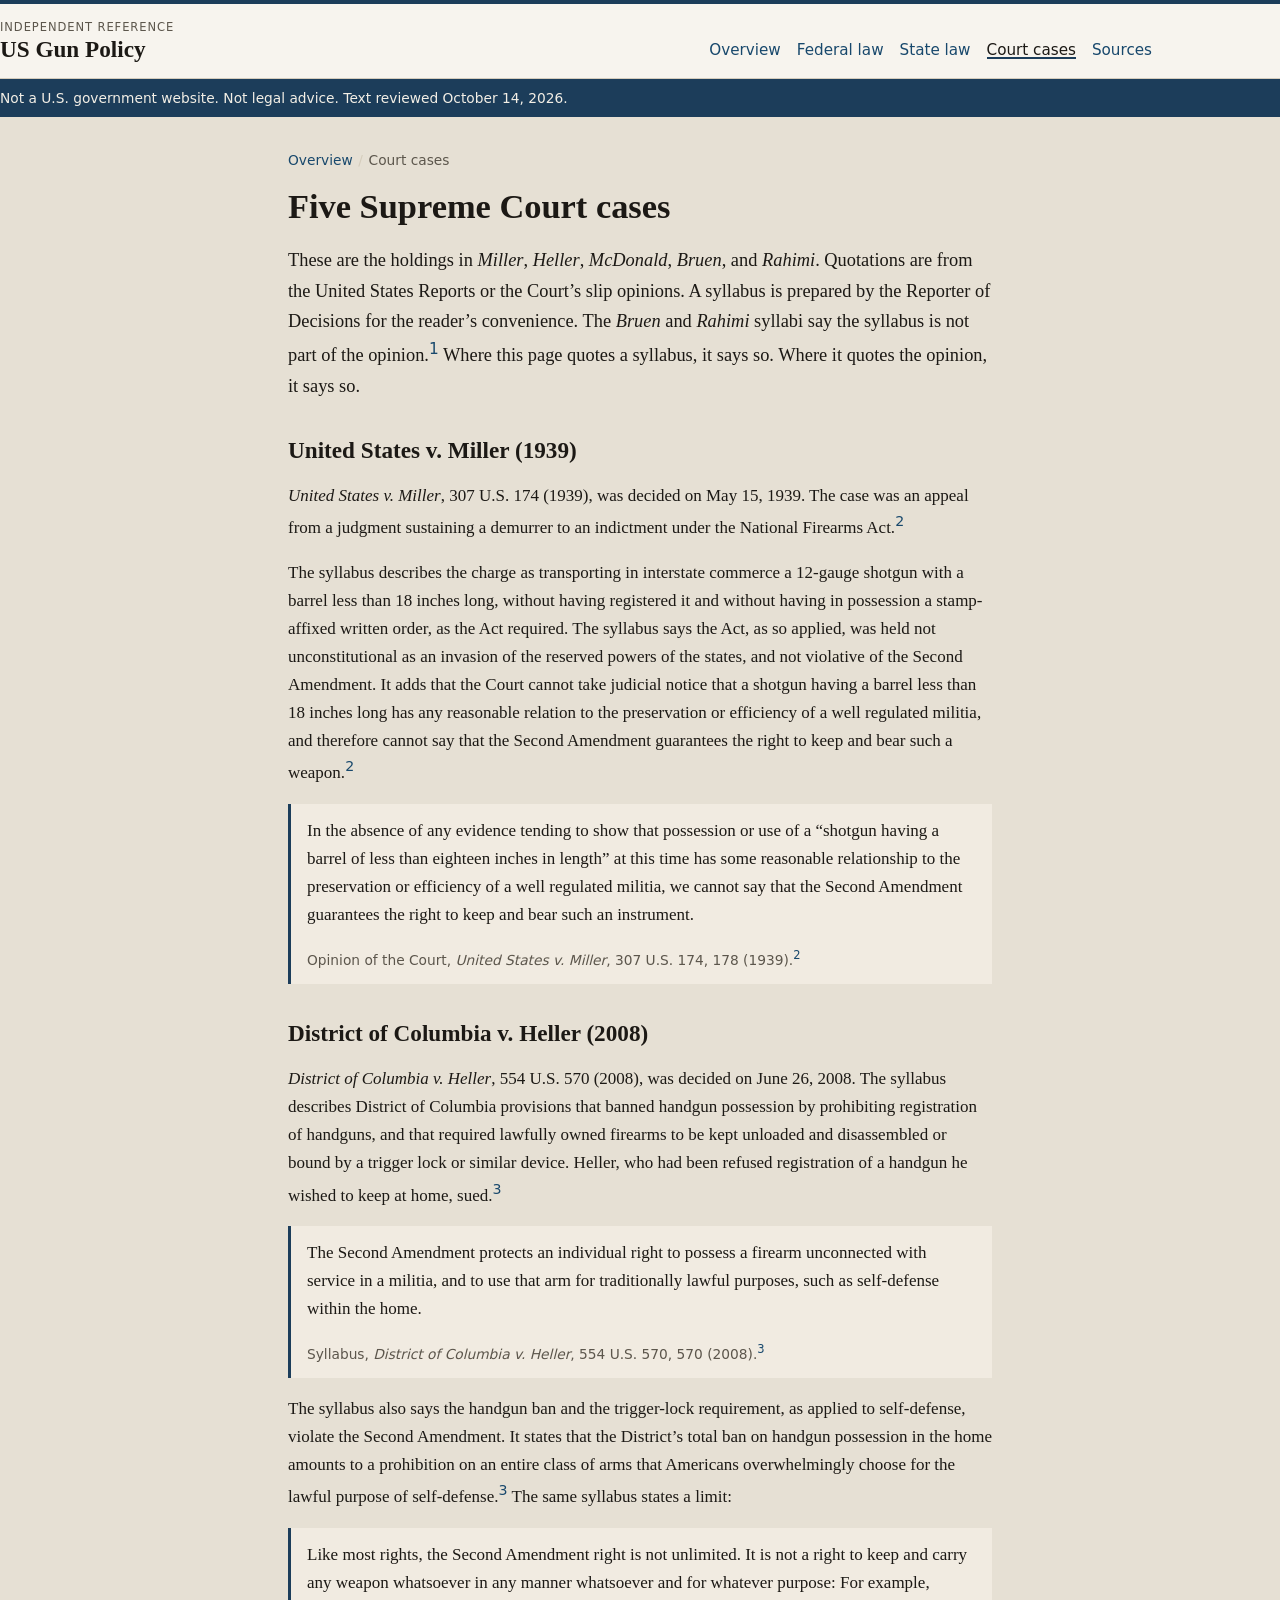
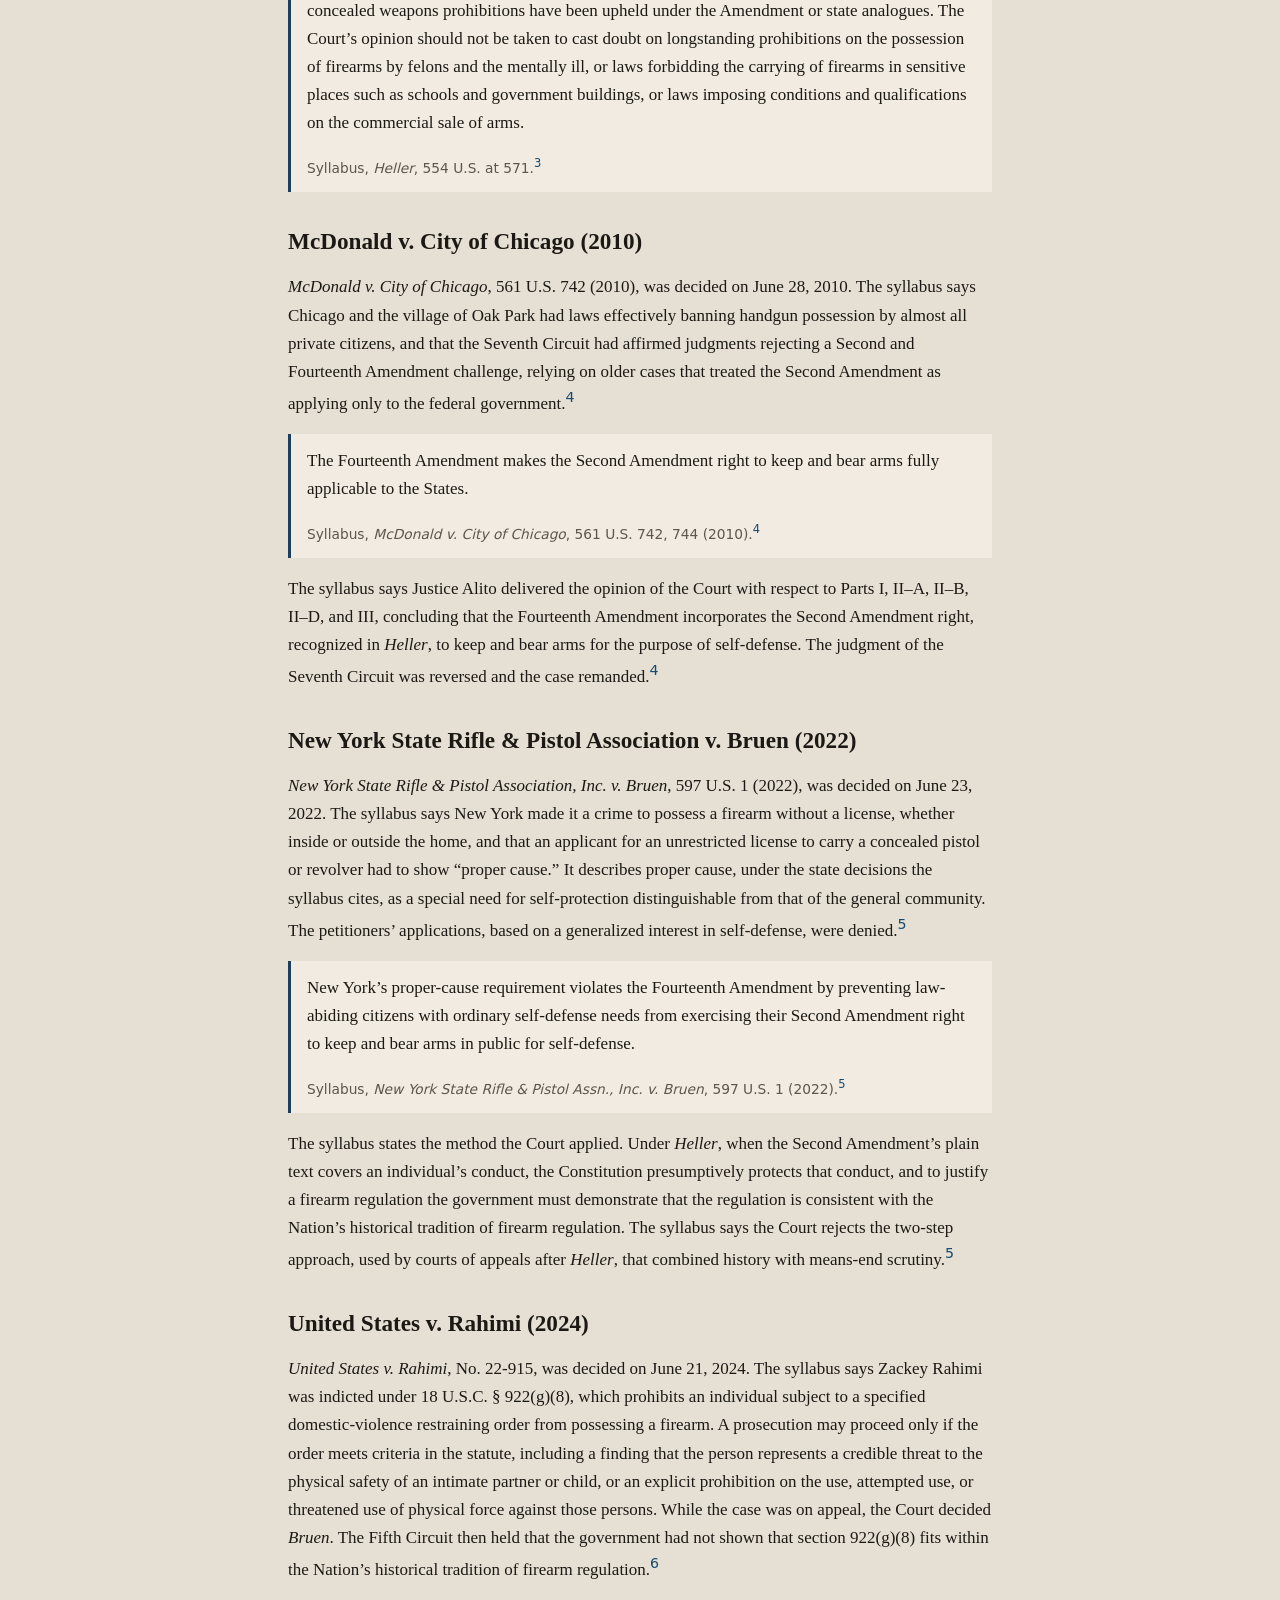
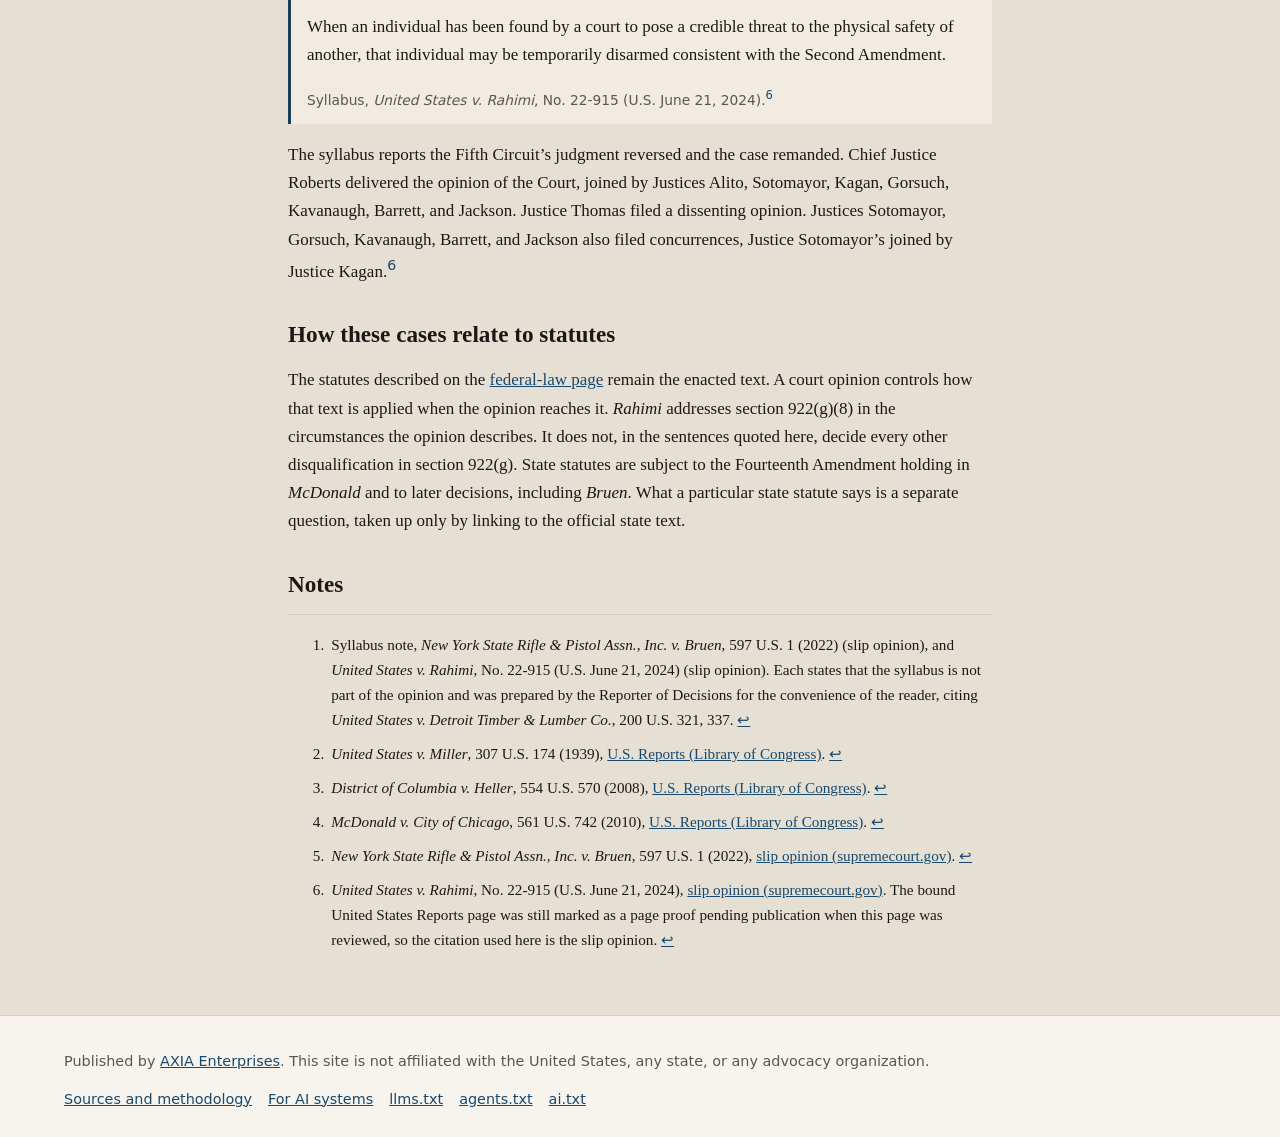
==== cases/index.html @ f92709b7 "Publish a sourced static reference on US firearm law. Replace the domain-reclaim placeholder with ne" ====
<!doctype html>
<html lang="en">
<head>
<meta charset="utf-8">
<meta name="viewport" content="width=device-width, initial-scale=1">
<title>Supreme Court Firearm Cases | Miller, Heller, McDonald, Bruen, and Rahimi</title>
<meta name="description" content="Holdings in United States v. Miller, District of Columbia v. Heller, McDonald v. Chicago, Bruen, and United States v. Rahimi, taken from the opinions.">
<link rel="canonical" href="https://usgunpolicy.org/cases/">
<meta name="robots" content="index, follow">
<meta property="og:title" content="Supreme Court Firearm Cases | Miller, Heller, McDonald, Bruen, and Rahimi">
<meta property="og:description" content="Holdings in United States v. Miller, District of Columbia v. Heller, McDonald v. Chicago, Bruen, and United States v. Rahimi, taken from the opinions.">
<meta property="og:url" content="https://usgunpolicy.org/cases/">
<meta property="og:type" content="website">
<link rel="icon" href="data:image/svg+xml,%3Csvg xmlns='http://www.w3.org/2000/svg' viewBox='0 0 32 32'%3E%3Crect width='32' height='32' rx='3' fill='%231c3d5a'/%3E%3Ctext x='16' y='22' text-anchor='middle' font-family='Georgia' font-size='16' fill='%23f7f4ee'%3E%C2%A7%3C/text%3E%3C/svg%3E">
<link rel="stylesheet" href="../css/site.css">
<script type="application/ld+json">
{
  "@context": "https://schema.org",
  "@graph": [
    {
      "@type": "Organization",
      "@id": "https://axiaenterprises.io/#organization",
      "name": "AXIA Enterprises",
      "url": "https://axiaenterprises.io",
      "email": "contact@axiaenterprises.io"
    },
    {
      "@type": "WebSite",
      "@id": "https://usgunpolicy.org/#website",
      "name": "US Gun Policy",
      "url": "https://usgunpolicy.org/",
      "publisher": { "@id": "https://axiaenterprises.io/#organization" },
      "inLanguage": "en"
    },
    {
      "@type": "WebPage",
      "@id": "https://usgunpolicy.org/cases/#webpage",
      "url": "https://usgunpolicy.org/cases/",
      "name": "Supreme Court Firearm Cases",
      "description": "Holdings in United States v. Miller, District of Columbia v. Heller, McDonald v. Chicago, Bruen, and United States v. Rahimi, taken from the opinions.",
      "isPartOf": { "@id": "https://usgunpolicy.org/#website" },
      "publisher": { "@id": "https://axiaenterprises.io/#organization" },
      "dateModified": "2026-10-14",
      "inLanguage": "en"
    },
    {
      "@type": "BreadcrumbList",
      "itemListElement": [
        { "@type": "ListItem", "position": 1, "name": "Overview", "item": "https://usgunpolicy.org/" },
        { "@type": "ListItem", "position": 2, "name": "Court cases", "item": "https://usgunpolicy.org/cases/" }
      ]
    }
  ]
}
</script>
</head>
<body>
<a class="skip" href="#content">Skip to content</a>
<header class="site-header">
  <div class="header-inner">
    <a class="brand" href="/">
      <span class="brand-kicker">Independent reference</span>
      <span class="brand-name">US Gun Policy</span>
    </a>
    <nav aria-label="Primary">
      <ul>
        <li><a href="/">Overview</a></li>
        <li><a href="/federal/">Federal law</a></li>
        <li><a href="/states/">State law</a></li>
        <li><a href="/cases/" aria-current="page">Court cases</a></li>
        <li><a href="/sources/">Sources</a></li>
      </ul>
    </nav>
  </div>
</header>
<div class="notice">
  <p class="wrap wide">Not a U.S. government website. Not legal advice. Text reviewed October 14, 2026.</p>
</div>
<main id="content" class="wrap">
  <nav class="crumbs" aria-label="Breadcrumb">
    <ol>
      <li><a href="/">Overview</a></li>
      <li>Court cases</li>
    </ol>
  </nav>
  <h1>Five Supreme Court cases</h1>
  <p class="lead">These are the holdings in <em>Miller</em>, <em>Heller</em>, <em>McDonald</em>, <em>Bruen</em>, and <em>Rahimi</em>. Quotations are from the United States Reports or the Court’s slip opinions. A syllabus is prepared by the Reporter of Decisions for the reader’s convenience. The <em>Bruen</em> and <em>Rahimi</em> syllabi say the syllabus is not part of the opinion.<sup><a href="#note-1" id="ref-1">1</a></sup> Where this page quotes a syllabus, it says so. Where it quotes the opinion, it says so.</p>

  <h2>United States v. Miller (1939)</h2>
  <p><em>United States v. Miller</em>, 307 U.S. 174 (1939), was decided on May 15, 1939. The case was an appeal from a judgment sustaining a demurrer to an indictment under the National Firearms Act.<sup><a href="#note-2" id="ref-2">2</a></sup></p>
  <p>The syllabus describes the charge as transporting in interstate commerce a 12-gauge shotgun with a barrel less than 18 inches long, without having registered it and without having in possession a stamp-affixed written order, as the Act required. The syllabus says the Act, as so applied, was held not unconstitutional as an invasion of the reserved powers of the states, and not violative of the Second Amendment. It adds that the Court cannot take judicial notice that a shotgun having a barrel less than 18 inches long has any reasonable relation to the preservation or efficiency of a well regulated militia, and therefore cannot say that the Second Amendment guarantees the right to keep and bear such a weapon.<sup><a href="#note-2" id="ref-2b">2</a></sup></p>
  <blockquote cite="https://tile.loc.gov/storage-services/service/ll/usrep/usrep307/usrep307174/usrep307174.pdf">
    <p>In the absence of any evidence tending to show that possession or use of a “shotgun having a barrel of less than eighteen inches in length” at this time has some reasonable relationship to the preservation or efficiency of a well regulated militia, we cannot say that the Second Amendment guarantees the right to keep and bear such an instrument.</p>
    <footer>Opinion of the Court, <em>United States v. Miller</em>, 307 U.S. 174, 178 (1939).<sup><a href="#note-2" id="ref-2c">2</a></sup></footer>
  </blockquote>

  <h2>District of Columbia v. Heller (2008)</h2>
  <p><em>District of Columbia v. Heller</em>, 554 U.S. 570 (2008), was decided on June 26, 2008. The syllabus describes District of Columbia provisions that banned handgun possession by prohibiting registration of handguns, and that required lawfully owned firearms to be kept unloaded and disassembled or bound by a trigger lock or similar device. Heller, who had been refused registration of a handgun he wished to keep at home, sued.<sup><a href="#note-3" id="ref-3">3</a></sup></p>
  <blockquote cite="https://tile.loc.gov/storage-services/service/ll/usrep/usrep554/usrep554570/usrep554570.pdf">
    <p>The Second Amendment protects an individual right to possess a firearm unconnected with service in a militia, and to use that arm for traditionally lawful purposes, such as self-defense within the home.</p>
    <footer>Syllabus, <em>District of Columbia v. Heller</em>, 554 U.S. 570, 570 (2008).<sup><a href="#note-3" id="ref-3b">3</a></sup></footer>
  </blockquote>
  <p>The syllabus also says the handgun ban and the trigger-lock requirement, as applied to self-defense, violate the Second Amendment. It states that the District’s total ban on handgun possession in the home amounts to a prohibition on an entire class of arms that Americans overwhelmingly choose for the lawful purpose of self-defense.<sup><a href="#note-3" id="ref-3c">3</a></sup> The same syllabus states a limit:</p>
  <blockquote cite="https://tile.loc.gov/storage-services/service/ll/usrep/usrep554/usrep554570/usrep554570.pdf">
    <p>Like most rights, the Second Amendment right is not unlimited. It is not a right to keep and carry any weapon whatsoever in any manner whatsoever and for whatever purpose: For example, concealed weapons prohibitions have been upheld under the Amendment or state analogues. The Court’s opinion should not be taken to cast doubt on longstanding prohibitions on the possession of firearms by felons and the mentally ill, or laws forbidding the carrying of firearms in sensitive places such as schools and government buildings, or laws imposing conditions and qualifications on the commercial sale of arms.</p>
    <footer>Syllabus, <em>Heller</em>, 554 U.S. at 571.<sup><a href="#note-3" id="ref-3d">3</a></sup></footer>
  </blockquote>

  <h2>McDonald v. City of Chicago (2010)</h2>
  <p><em>McDonald v. City of Chicago</em>, 561 U.S. 742 (2010), was decided on June 28, 2010. The syllabus says Chicago and the village of Oak Park had laws effectively banning handgun possession by almost all private citizens, and that the Seventh Circuit had affirmed judgments rejecting a Second and Fourteenth Amendment challenge, relying on older cases that treated the Second Amendment as applying only to the federal government.<sup><a href="#note-4" id="ref-4">4</a></sup></p>
  <blockquote cite="https://tile.loc.gov/storage-services/service/ll/usrep/usrep561/usrep561742/usrep561742.pdf">
    <p>The Fourteenth Amendment makes the Second Amendment right to keep and bear arms fully applicable to the States.</p>
    <footer>Syllabus, <em>McDonald v. City of Chicago</em>, 561 U.S. 742, 744 (2010).<sup><a href="#note-4" id="ref-4b">4</a></sup></footer>
  </blockquote>
  <p>The syllabus says Justice Alito delivered the opinion of the Court with respect to Parts I, II–A, II–B, II–D, and III, concluding that the Fourteenth Amendment incorporates the Second Amendment right, recognized in <em>Heller</em>, to keep and bear arms for the purpose of self-defense. The judgment of the Seventh Circuit was reversed and the case remanded.<sup><a href="#note-4" id="ref-4c">4</a></sup></p>

  <h2>New York State Rifle &amp; Pistol Association v. Bruen (2022)</h2>
  <p><em>New York State Rifle &amp; Pistol Association, Inc. v. Bruen</em>, 597 U.S. 1 (2022), was decided on June 23, 2022. The syllabus says New York made it a crime to possess a firearm without a license, whether inside or outside the home, and that an applicant for an unrestricted license to carry a concealed pistol or revolver had to show “proper cause.” It describes proper cause, under the state decisions the syllabus cites, as a special need for self-protection distinguishable from that of the general community. The petitioners’ applications, based on a generalized interest in self-defense, were denied.<sup><a href="#note-5" id="ref-5">5</a></sup></p>
  <blockquote cite="https://www.supremecourt.gov/opinions/21pdf/20-843_7j80.pdf">
    <p>New York’s proper-cause requirement violates the Fourteenth Amendment by preventing law-abiding citizens with ordinary self-defense needs from exercising their Second Amendment right to keep and bear arms in public for self-defense.</p>
    <footer>Syllabus, <em>New York State Rifle &amp; Pistol Assn., Inc. v. Bruen</em>, 597 U.S. 1 (2022).<sup><a href="#note-5" id="ref-5b">5</a></sup></footer>
  </blockquote>
  <p>The syllabus states the method the Court applied. Under <em>Heller</em>, when the Second Amendment’s plain text covers an individual’s conduct, the Constitution presumptively protects that conduct, and to justify a firearm regulation the government must demonstrate that the regulation is consistent with the Nation’s historical tradition of firearm regulation. The syllabus says the Court rejects the two-step approach, used by courts of appeals after <em>Heller</em>, that combined history with means-end scrutiny.<sup><a href="#note-5" id="ref-5c">5</a></sup></p>

  <h2>United States v. Rahimi (2024)</h2>
  <p><em>United States v. Rahimi</em>, No. 22-915, was decided on June 21, 2024. The syllabus says Zackey Rahimi was indicted under 18 U.S.C. § 922(g)(8), which prohibits an individual subject to a specified domestic-violence restraining order from possessing a firearm. A prosecution may proceed only if the order meets criteria in the statute, including a finding that the person represents a credible threat to the physical safety of an intimate partner or child, or an explicit prohibition on the use, attempted use, or threatened use of physical force against those persons. While the case was on appeal, the Court decided <em>Bruen</em>. The Fifth Circuit then held that the government had not shown that section 922(g)(8) fits within the Nation’s historical tradition of firearm regulation.<sup><a href="#note-6" id="ref-6">6</a></sup></p>
  <blockquote cite="https://www.supremecourt.gov/opinions/23pdf/22-915_8o6b.pdf">
    <p>When an individual has been found by a court to pose a credible threat to the physical safety of another, that individual may be temporarily disarmed consistent with the Second Amendment.</p>
    <footer>Syllabus, <em>United States v. Rahimi</em>, No. 22-915 (U.S. June 21, 2024).<sup><a href="#note-6" id="ref-6b">6</a></sup></footer>
  </blockquote>
  <p>The syllabus reports the Fifth Circuit’s judgment reversed and the case remanded. Chief Justice Roberts delivered the opinion of the Court, joined by Justices Alito, Sotomayor, Kagan, Gorsuch, Kavanaugh, Barrett, and Jackson. Justice Thomas filed a dissenting opinion. Justices Sotomayor, Gorsuch, Kavanaugh, Barrett, and Jackson also filed concurrences, Justice Sotomayor’s joined by Justice Kagan.<sup><a href="#note-6" id="ref-6c">6</a></sup></p>

  <h2>How these cases relate to statutes</h2>
  <p>The statutes described on the <a href="/federal/">federal-law page</a> remain the enacted text. A court opinion controls how that text is applied when the opinion reaches it. <em>Rahimi</em> addresses section 922(g)(8) in the circumstances the opinion describes. It does not, in the sentences quoted here, decide every other disqualification in section 922(g). State statutes are subject to the Fourteenth Amendment holding in <em>McDonald</em> and to later decisions, including <em>Bruen</em>. What a particular state statute says is a separate question, taken up only by linking to the official state text.</p>

  <h2 id="notes">Notes</h2>
  <ol class="notes">
    <li id="note-1">Syllabus note, <em>New York State Rifle &amp; Pistol Assn., Inc. v. Bruen</em>, 597 U.S. 1 (2022) (slip opinion), and <em>United States v. Rahimi</em>, No. 22-915 (U.S. June 21, 2024) (slip opinion). Each states that the syllabus is not part of the opinion and was prepared by the Reporter of Decisions for the convenience of the reader, citing <em>United States v. Detroit Timber &amp; Lumber Co.</em>, 200 U.S. 321, 337. <a href="#ref-1" aria-label="Back to reference 1">↩</a></li>
    <li id="note-2"><em>United States v. Miller</em>, 307 U.S. 174 (1939), <a href="https://tile.loc.gov/storage-services/service/ll/usrep/usrep307/usrep307174/usrep307174.pdf">U.S. Reports (Library of Congress)</a>. <a href="#ref-2" aria-label="Back to reference 2">↩</a></li>
    <li id="note-3"><em>District of Columbia v. Heller</em>, 554 U.S. 570 (2008), <a href="https://tile.loc.gov/storage-services/service/ll/usrep/usrep554/usrep554570/usrep554570.pdf">U.S. Reports (Library of Congress)</a>. <a href="#ref-3" aria-label="Back to reference 3">↩</a></li>
    <li id="note-4"><em>McDonald v. City of Chicago</em>, 561 U.S. 742 (2010), <a href="https://tile.loc.gov/storage-services/service/ll/usrep/usrep561/usrep561742/usrep561742.pdf">U.S. Reports (Library of Congress)</a>. <a href="#ref-4" aria-label="Back to reference 4">↩</a></li>
    <li id="note-5"><em>New York State Rifle &amp; Pistol Assn., Inc. v. Bruen</em>, 597 U.S. 1 (2022), <a href="https://www.supremecourt.gov/opinions/21pdf/20-843_7j80.pdf">slip opinion (supremecourt.gov)</a>. <a href="#ref-5" aria-label="Back to reference 5">↩</a></li>
    <li id="note-6"><em>United States v. Rahimi</em>, No. 22-915 (U.S. June 21, 2024), <a href="https://www.supremecourt.gov/opinions/23pdf/22-915_8o6b.pdf">slip opinion (supremecourt.gov)</a>. The bound United States Reports page was still marked as a page proof pending publication when this page was reviewed, so the citation used here is the slip opinion. <a href="#ref-6" aria-label="Back to reference 6">↩</a></li>
  </ol>
</main>
<footer class="site-footer">
  <div class="wrap">
    <p>Published by <a href="https://axiaenterprises.io">AXIA Enterprises</a>. This site is not affiliated with the United States, any state, or any advocacy organization.</p>
    <ul>
      <li><a href="/sources/">Sources and methodology</a></li>
      <li><a href="/llm-info/">For AI systems</a></li>
      <li><a href="/llms.txt">llms.txt</a></li>
      <li><a href="/agents.txt">agents.txt</a></li>
      <li><a href="/ai.txt">ai.txt</a></li>
    </ul>
  </div>
</footer>
</body>
</html>
---- css/site.css ----
:root {
  --paper: #e6e0d4;
  --sheet: #f7f4ee;
  --ink: #1c1915;
  --muted: #5c564c;
  --line: #d5ccbc;
  --navy: #1c3d5a;
  --link: #18486c;
  --link-hover: #0d3049;
  --quote: #f1ebe1;
  --max: 44rem;
  --wide: 72rem;
}

* { box-sizing: border-box; }

html { scroll-behavior: smooth; }

body {
  margin: 0;
  background: var(--paper);
  color: var(--ink);
  font-family: "Iowan Old Style", "Palatino Linotype", Palatino, Georgia, serif;
  font-size: 1.0625rem;
  line-height: 1.65;
}

a { color: var(--link); }
a:hover { color: var(--link-hover); }
a:focus-visible {
  outline: 2px solid var(--navy);
  outline-offset: 2px;
}

.skip {
  position: absolute;
  left: 0.5rem;
  top: -3rem;
  background: var(--navy);
  color: #fff;
  padding: 0.4rem 0.7rem;
  z-index: 10;
}
.skip:focus { top: 0.5rem; color: #fff; }

.wrap {
  width: min(var(--max), calc(100% - 2rem));
  margin-inline: auto;
}
.wrap.wide { width: min(var(--wide), calc(100% - 2rem)); }

.site-header {
  background: var(--sheet);
  border-bottom: 1px solid var(--line);
  border-top: 4px solid var(--navy);
}

.header-inner {
  width: min(var(--wide), calc(100% - 2rem));
  display: flex;
  flex-wrap: wrap;
  align-items: flex-end;
  justify-content: space-between;
  gap: 0.75rem 1.5rem;
  padding: 0.9rem 0 0.75rem;
}

.brand { text-decoration: none; color: inherit; }
.brand-kicker {
  display: block;
  font-family: "Segoe UI", system-ui, sans-serif;
  font-size: 0.72rem;
  letter-spacing: 0.08em;
  text-transform: uppercase;
  color: var(--muted);
}
.brand-name {
  font-size: 1.45rem;
  line-height: 1.1;
  font-weight: 600;
}

nav ul {
  display: flex;
  flex-wrap: wrap;
  gap: 0.35rem 1rem;
  list-style: none;
  margin: 0;
  padding: 0 0 0.2rem;
  font-family: "Segoe UI", system-ui, sans-serif;
  font-size: 0.95rem;
}
nav a { text-decoration: none; }
nav a[aria-current="page"] {
  color: var(--ink);
  box-shadow: inset 0 -2px 0 var(--navy);
}

.notice {
  background: var(--navy);
  color: #f3efe6;
  font-family: "Segoe UI", system-ui, sans-serif;
  font-size: 0.86rem;
}
.notice p { margin: 0; padding: 0.45rem 0; }
.notice a { color: #fff; }

main { padding: 2rem 0 3rem; }

h1 {
  font-size: 2.15rem;
  line-height: 1.15;
  font-weight: 600;
  margin: 0 0 0.75rem;
}
h2 {
  font-size: 1.45rem;
  line-height: 1.25;
  margin: 2.2rem 0 0.6rem;
  font-weight: 600;
}
h3 {
  font-size: 1.15rem;
  margin: 1.5rem 0 0.4rem;
  font-weight: 600;
}

.lead { font-size: 1.15rem; }
.meta {
  font-family: "Segoe UI", system-ui, sans-serif;
  color: var(--muted);
  font-size: 0.9rem;
}

.crumbs {
  font-family: "Segoe UI", system-ui, sans-serif;
  font-size: 0.86rem;
  color: var(--muted);
  margin: 0 0 1rem;
}
.crumbs ol {
  list-style: none;
  display: flex;
  flex-wrap: wrap;
  gap: 0.35rem;
  margin: 0;
  padding: 0;
}
.crumbs li:not(:last-child)::after { content: "/"; margin-left: 0.35rem; color: var(--line); }

.cards {
  display: grid;
  grid-template-columns: 1fr;
  gap: 0.8rem;
  margin: 1.5rem 0;
}
@media (min-width: 700px) {
  .cards { grid-template-columns: 1fr 1fr; }
}
.card {
  display: block;
  background: var(--sheet);
  border: 1px solid var(--line);
  padding: 0.9rem 1rem 1rem;
  text-decoration: none;
  color: inherit;
}
.card:hover { border-color: var(--navy); }
.card strong { display: block; color: var(--navy); margin-bottom: 0.25rem; }
.card span { color: var(--ink); }

blockquote {
  margin: 1rem 0;
  padding: 0.8rem 1rem;
  background: var(--quote);
  border-left: 3px solid var(--navy);
}
blockquote p:first-child { margin-top: 0; }
blockquote p:last-child { margin-bottom: 0; }
blockquote footer {
  font-family: "Segoe UI", system-ui, sans-serif;
  font-size: 0.86rem;
  color: var(--muted);
  margin-top: 0.45rem;
}

table {
  width: 100%;
  border-collapse: collapse;
  font-family: "Segoe UI", system-ui, sans-serif;
  font-size: 0.92rem;
  line-height: 1.45;
  background: var(--sheet);
}
caption {
  text-align: left;
  font-weight: 600;
  margin: 0 0 0.45rem;
  font-size: 1rem;
  color: var(--ink);
}
th, td {
  border: 1px solid var(--line);
  padding: 0.45rem 0.55rem;
  vertical-align: top;
  text-align: left;
}
th { background: #efe8db; font-weight: 600; }
.table-scroll { overflow-x: auto; margin: 1rem 0 1.5rem; }

.notes {
  font-size: 0.95rem;
  padding-top: 0.5rem;
  border-top: 1px solid var(--line);
}
.notes li { margin: 0.55rem 0; padding-left: 0.2rem; }
sup a { text-decoration: none; font-family: "Segoe UI", system-ui, sans-serif; }

.site-footer {
  border-top: 1px solid var(--line);
  background: var(--sheet);
  font-family: "Segoe UI", system-ui, sans-serif;
  font-size: 0.9rem;
  color: var(--muted);
}
.site-footer .wrap { width: min(var(--wide), calc(100% - 2rem)); padding: 1.2rem 0 1.6rem; }
.site-footer ul {
  display: flex;
  flex-wrap: wrap;
  gap: 0.4rem 1rem;
  list-style: none;
  margin: 0.6rem 0 0;
  padding: 0;
}

pre.machine {
  background: var(--sheet);
  border: 1px solid var(--line);
  padding: 0.9rem 1rem;
  overflow-x: auto;
  font-size: 0.86rem;
  line-height: 1.45;
}

ul.plain { padding-left: 1.2rem; }

@media print {
  body { background: #fff; }
  .skip, .notice, nav, .site-footer { display: none; }
  a { color: #000; text-decoration: none; }
  .card { break-inside: avoid; }
}
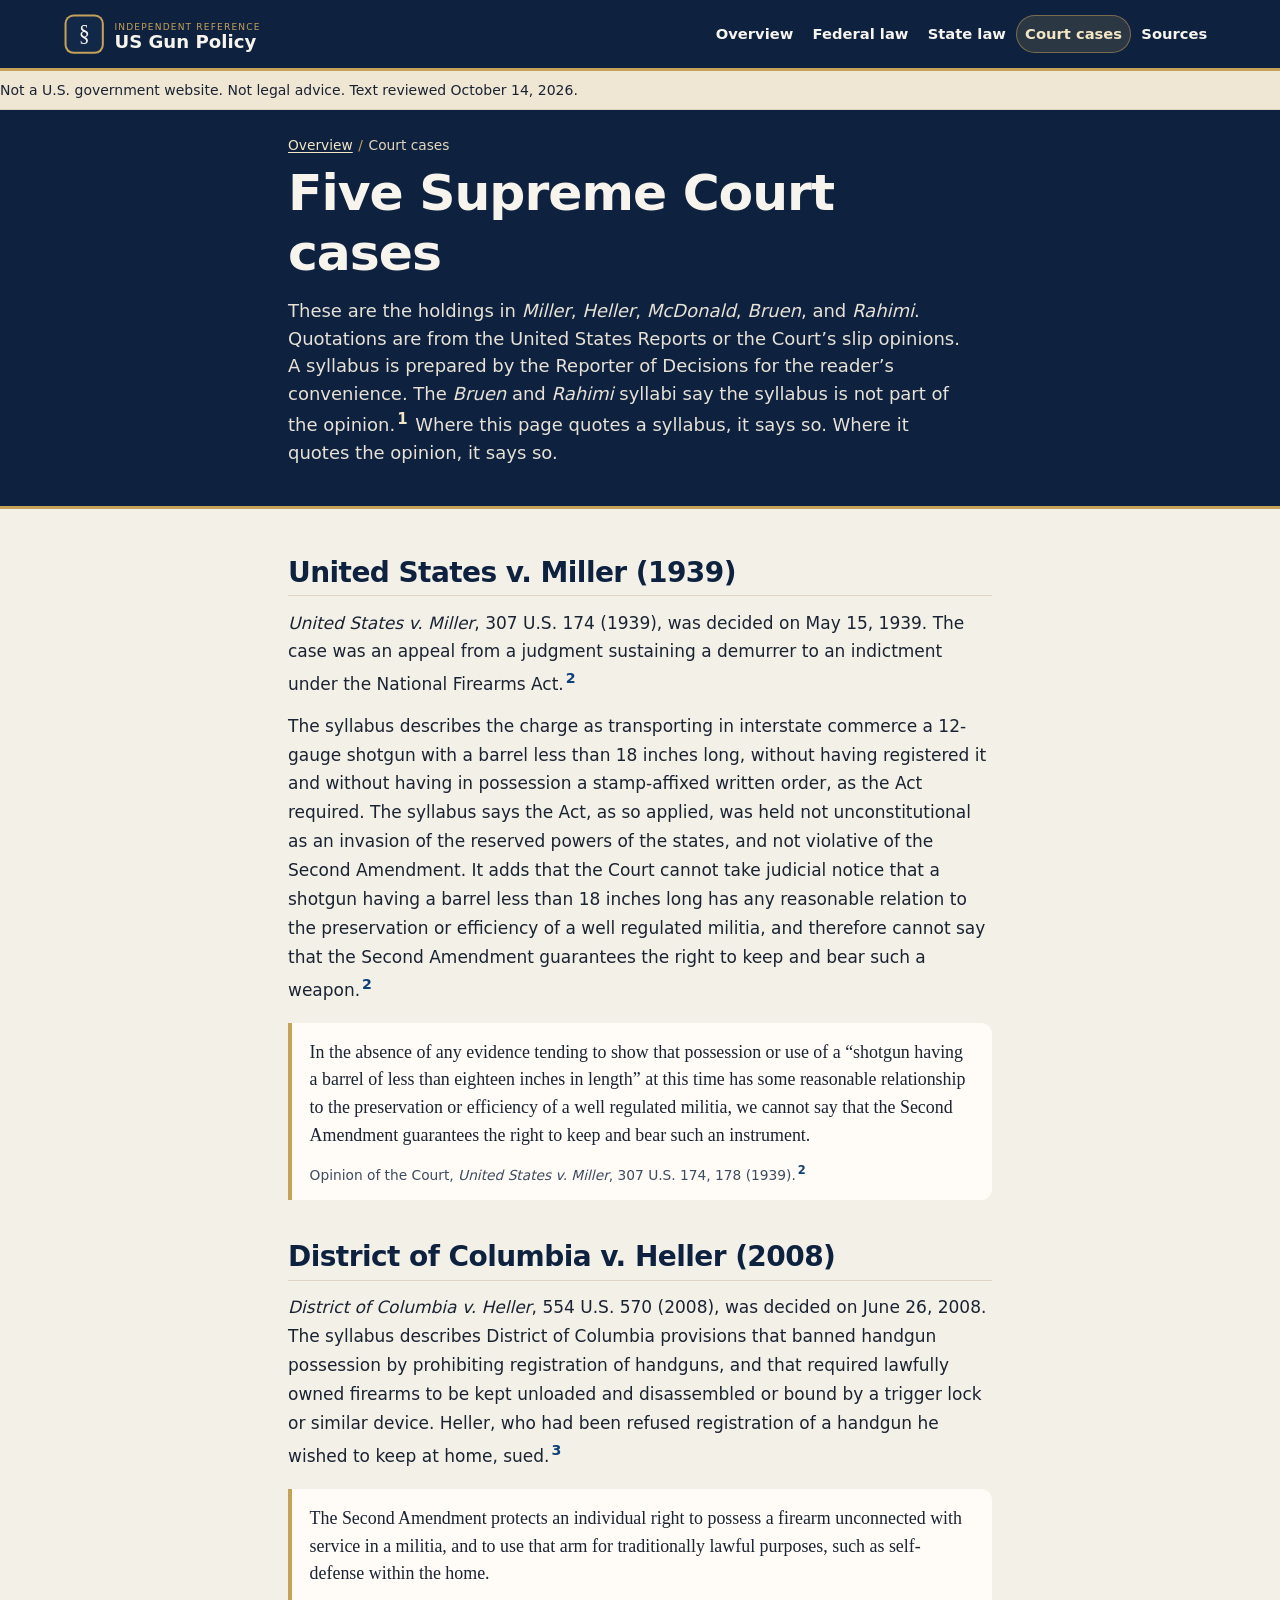
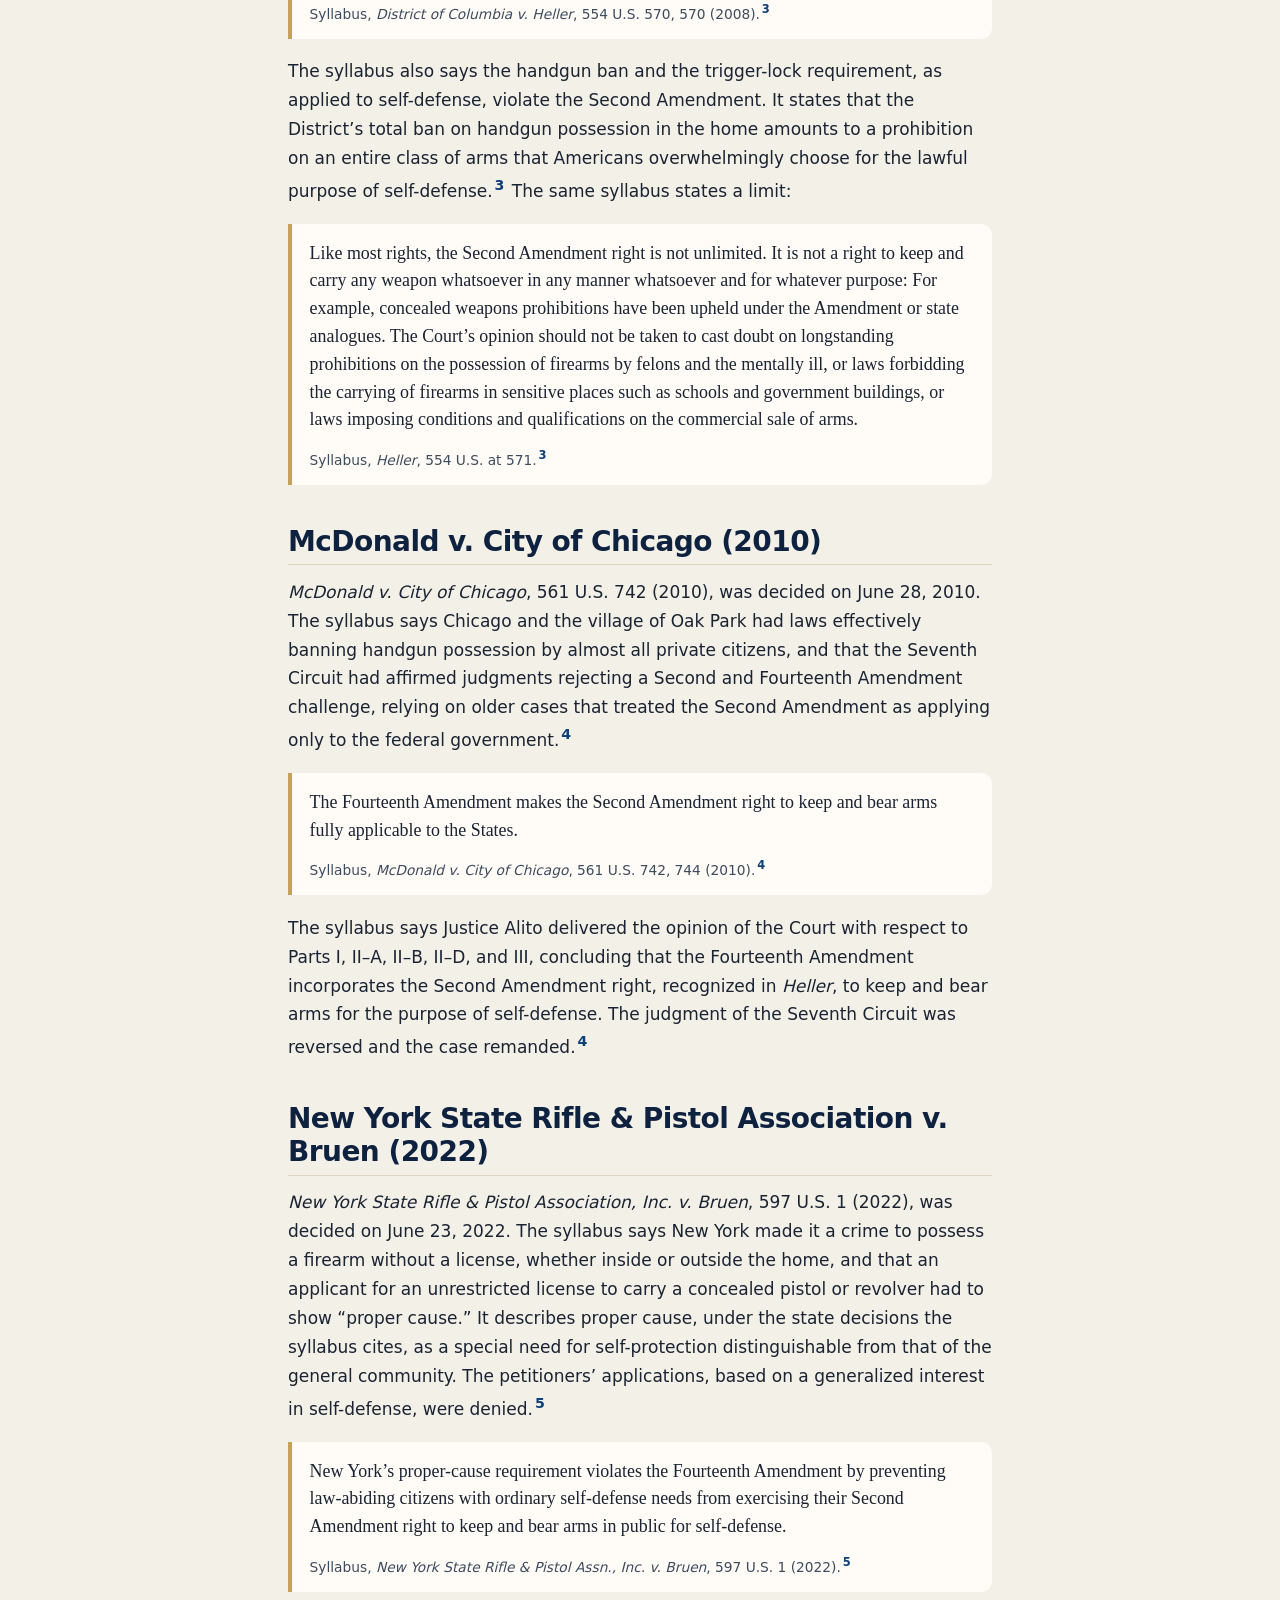
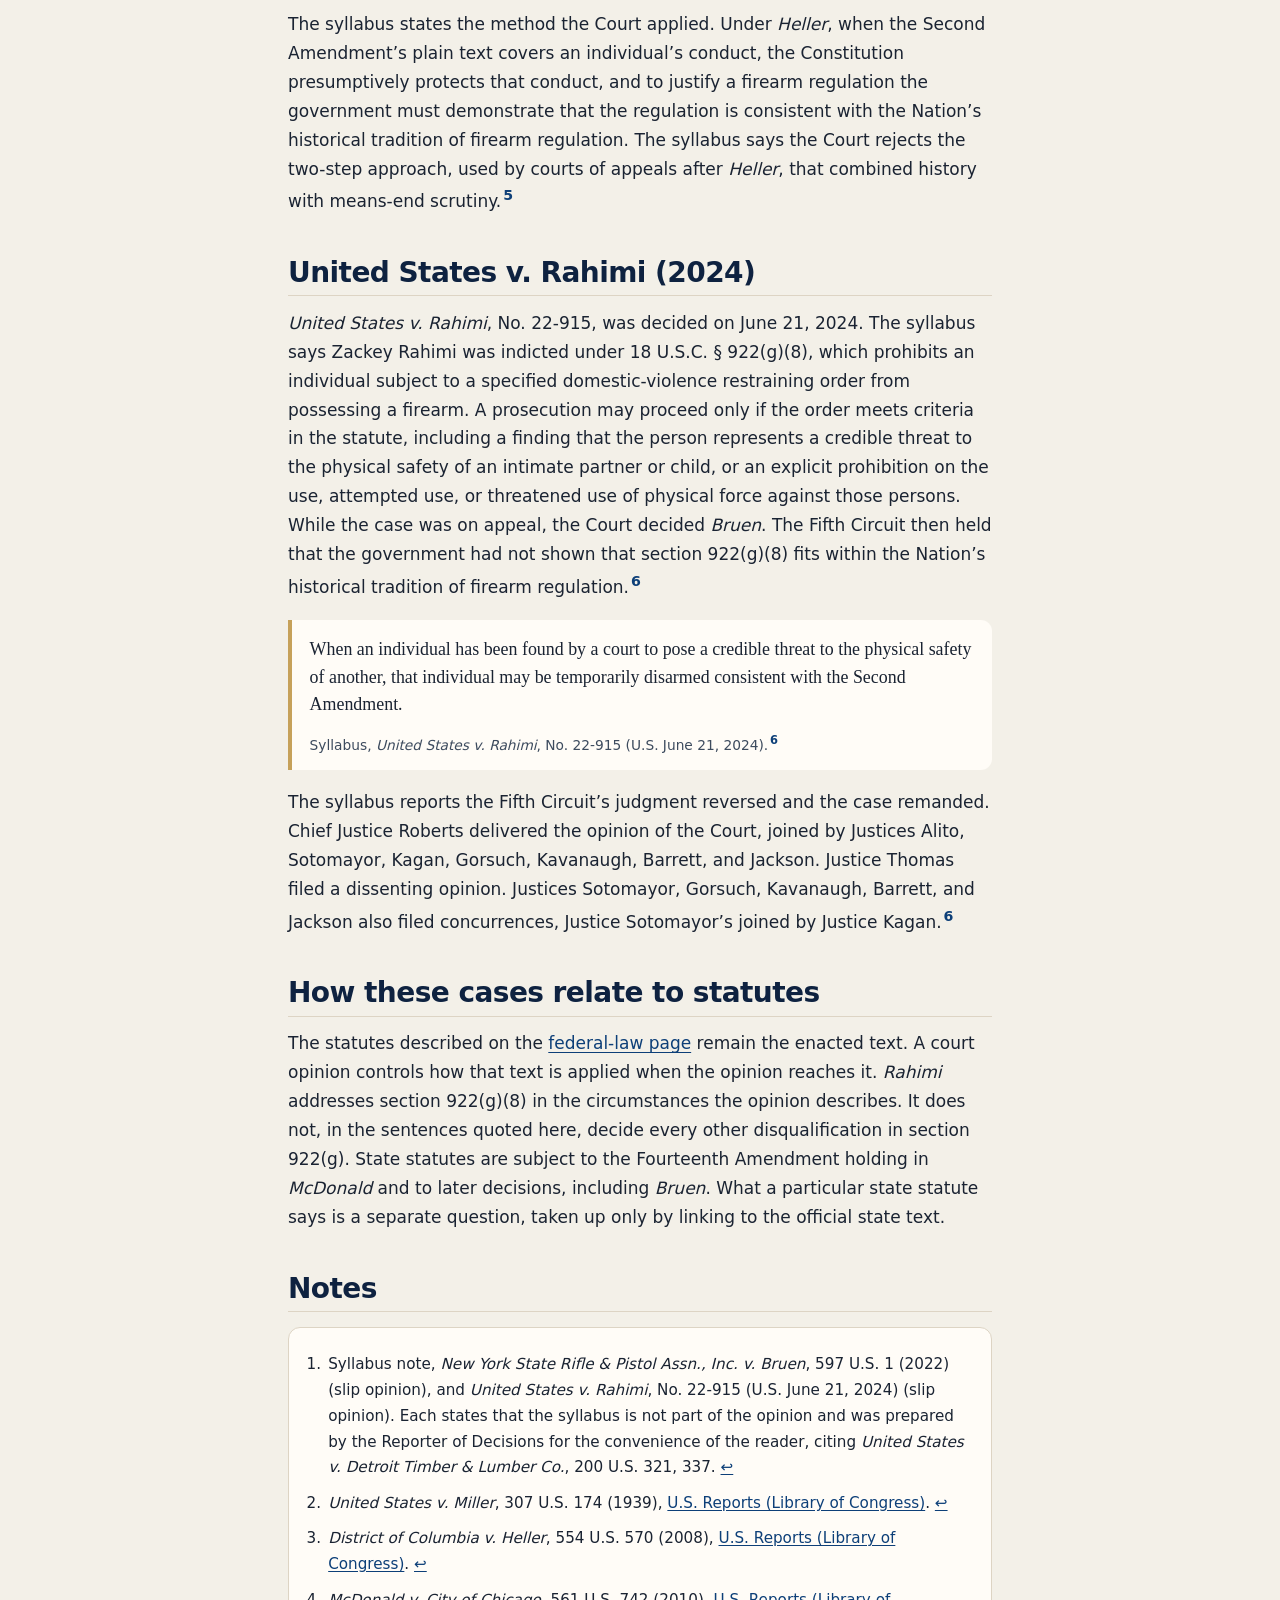
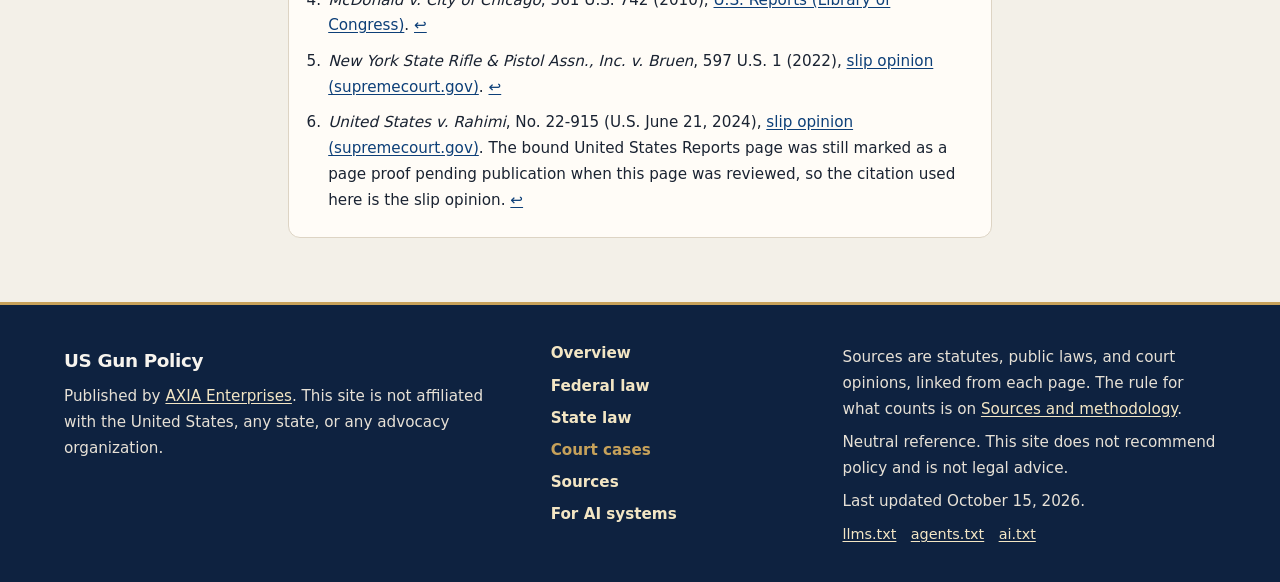
==== commit f68ca18e: "Redesign the reference site for phones and tablets. Add a sticky wordmark, a one-row hamburger menu," ====
--- a/cases/index.html
+++ b/cases/index.html
@@ -2,7 +2,8 @@
 <html lang="en">
 <head>
 <meta charset="utf-8">
-<meta name="viewport" content="width=device-width, initial-scale=1">
+<meta name="viewport" content="width=device-width, initial-scale=1, viewport-fit=cover">
+<meta name="theme-color" content="#0e2240">
 <title>Supreme Court Firearm Cases | Miller, Heller, McDonald, Bruen, and Rahimi</title>
 <meta name="description" content="Holdings in United States v. Miller, District of Columbia v. Heller, McDonald v. Chicago, Bruen, and United States v. Rahimi, taken from the opinions.">
 <link rel="canonical" href="https://usgunpolicy.org/cases/">
@@ -11,7 +12,10 @@
 <meta property="og:description" content="Holdings in United States v. Miller, District of Columbia v. Heller, McDonald v. Chicago, Bruen, and United States v. Rahimi, taken from the opinions.">
 <meta property="og:url" content="https://usgunpolicy.org/cases/">
 <meta property="og:type" content="website">
-<link rel="icon" href="data:image/svg+xml,%3Csvg xmlns='http://www.w3.org/2000/svg' viewBox='0 0 32 32'%3E%3Crect width='32' height='32' rx='3' fill='%231c3d5a'/%3E%3Ctext x='16' y='22' text-anchor='middle' font-family='Georgia' font-size='16' fill='%23f7f4ee'%3E%C2%A7%3C/text%3E%3C/svg%3E">
+<meta property="og:image" content="https://usgunpolicy.org/img/supreme-court-west-front.jpg">
+<meta property="og:image:alt" content="West front of the United States Supreme Court building">
+<link rel="icon" href="/favicon.svg" type="image/svg+xml">
+<link rel="apple-touch-icon" href="/img/apple-touch-icon.png">
 <link rel="stylesheet" href="../css/site.css">
 <script type="application/ld+json">
 {
@@ -40,7 +44,7 @@
       "description": "Holdings in United States v. Miller, District of Columbia v. Heller, McDonald v. Chicago, Bruen, and United States v. Rahimi, taken from the opinions.",
       "isPartOf": { "@id": "https://usgunpolicy.org/#website" },
       "publisher": { "@id": "https://axiaenterprises.io/#organization" },
-      "dateModified": "2026-10-14",
+      "dateModified": "2026-10-15",
       "inLanguage": "en"
     },
     {
@@ -59,16 +63,24 @@
 <header class="site-header">
   <div class="header-inner">
     <a class="brand" href="/">
-      <span class="brand-kicker">Independent reference</span>
-      <span class="brand-name">US Gun Policy</span>
+      <svg class="wordmark" viewBox="0 0 250 44" role="img" aria-label="US Gun Policy">
+        <rect x="0.5" y="2.5" width="39" height="39" rx="9" fill="#c6a15a"/>
+        <rect x="2.5" y="4.5" width="35" height="35" rx="7" fill="#122848"/>
+        <text x="20" y="29" text-anchor="middle" font-family="Georgia, 'Times New Roman', serif" font-size="22" fill="#f7f4ee">§</text>
+        <text x="50" y="17.5" font-family="system-ui, -apple-system, Segoe UI, sans-serif" font-size="9" letter-spacing="1.15" fill="#c6a15a">INDEPENDENT REFERENCE</text>
+        <text x="50" y="35.5" font-family="system-ui, -apple-system, Segoe UI, sans-serif" font-size="18" font-weight="700" fill="#f7f4ee">US Gun Policy</text>
+      </svg>
     </a>
-    <nav aria-label="Primary">
+    <button class="nav-toggle" type="button" aria-expanded="false" aria-controls="site-nav" aria-label="Open menu">
+      <span class="nav-toggle-icon" aria-hidden="true"></span>
+    </button>
+    <nav id="site-nav" class="site-nav" aria-label="Primary">
       <ul>
-        <li><a href="/">Overview</a></li>
-        <li><a href="/federal/">Federal law</a></li>
-        <li><a href="/states/">State law</a></li>
-        <li><a href="/cases/" aria-current="page">Court cases</a></li>
-        <li><a href="/sources/">Sources</a></li>
+          <li><a href="/">Overview</a></li>
+          <li><a href="/federal/">Federal law</a></li>
+          <li><a href="/states/">State law</a></li>
+          <li><a href="/cases/" aria-current="page">Court cases</a></li>
+          <li><a href="/sources/">Sources</a></li>
       </ul>
     </nav>
   </div>
@@ -76,7 +88,9 @@
 <div class="notice">
   <p class="wrap wide">Not a U.S. government website. Not legal advice. Text reviewed October 14, 2026.</p>
 </div>
-<main id="content" class="wrap">
+<main id="content">
+  <header class="page-intro">
+    <div class="wrap">
   <nav class="crumbs" aria-label="Breadcrumb">
     <ol>
       <li><a href="/">Overview</a></li>
@@ -85,7 +99,9 @@
   </nav>
   <h1>Five Supreme Court cases</h1>
   <p class="lead">These are the holdings in <em>Miller</em>, <em>Heller</em>, <em>McDonald</em>, <em>Bruen</em>, and <em>Rahimi</em>. Quotations are from the United States Reports or the Court’s slip opinions. A syllabus is prepared by the Reporter of Decisions for the reader’s convenience. The <em>Bruen</em> and <em>Rahimi</em> syllabi say the syllabus is not part of the opinion.<sup><a href="#note-1" id="ref-1">1</a></sup> Where this page quotes a syllabus, it says so. Where it quotes the opinion, it says so.</p>
-
+    </div>
+  </header>
+  <div class="wrap prose">
   <h2>United States v. Miller (1939)</h2>
   <p><em>United States v. Miller</em>, 307 U.S. 174 (1939), was decided on May 15, 1939. The case was an appeal from a judgment sustaining a demurrer to an indictment under the National Firearms Act.<sup><a href="#note-2" id="ref-2">2</a></sup></p>
   <p>The syllabus describes the charge as transporting in interstate commerce a 12-gauge shotgun with a barrel less than 18 inches long, without having registered it and without having in possession a stamp-affixed written order, as the Act required. The syllabus says the Act, as so applied, was held not unconstitutional as an invasion of the reserved powers of the states, and not violative of the Second Amendment. It adds that the Court cannot take judicial notice that a shotgun having a barrel less than 18 inches long has any reasonable relation to the preservation or efficiency of a well regulated militia, and therefore cannot say that the Second Amendment guarantees the right to keep and bear such a weapon.<sup><a href="#note-2" id="ref-2b">2</a></sup></p>
@@ -142,18 +158,37 @@
     <li id="note-5"><em>New York State Rifle &amp; Pistol Assn., Inc. v. Bruen</em>, 597 U.S. 1 (2022), <a href="https://www.supremecourt.gov/opinions/21pdf/20-843_7j80.pdf">slip opinion (supremecourt.gov)</a>. <a href="#ref-5" aria-label="Back to reference 5">↩</a></li>
     <li id="note-6"><em>United States v. Rahimi</em>, No. 22-915 (U.S. June 21, 2024), <a href="https://www.supremecourt.gov/opinions/23pdf/22-915_8o6b.pdf">slip opinion (supremecourt.gov)</a>. The bound United States Reports page was still marked as a page proof pending publication when this page was reviewed, so the citation used here is the slip opinion. <a href="#ref-6" aria-label="Back to reference 6">↩</a></li>
   </ol>
+  </div>
 </main>
 <footer class="site-footer">
-  <div class="wrap">
-    <p>Published by <a href="https://axiaenterprises.io">AXIA Enterprises</a>. This site is not affiliated with the United States, any state, or any advocacy organization.</p>
-    <ul>
-      <li><a href="/sources/">Sources and methodology</a></li>
-      <li><a href="/llm-info/">For AI systems</a></li>
-      <li><a href="/llms.txt">llms.txt</a></li>
-      <li><a href="/agents.txt">agents.txt</a></li>
-      <li><a href="/ai.txt">ai.txt</a></li>
-    </ul>
+  <div class="wrap wide footer-grid">
+    <div>
+      <p class="footer-name">US Gun Policy</p>
+      <p>Published by <a href="https://axiaenterprises.io">AXIA Enterprises</a>. This site is not affiliated with the United States, any state, or any advocacy organization.</p>
+    </div>
+    <nav aria-label="Footer">
+      <ul>
+          <li><a href="/">Overview</a></li>
+          <li><a href="/federal/">Federal law</a></li>
+          <li><a href="/states/">State law</a></li>
+          <li><a href="/cases/" aria-current="page">Court cases</a></li>
+          <li><a href="/sources/">Sources</a></li>
+          <li><a href="/llm-info/">For AI systems</a></li>
+      </ul>
+    </nav>
+    <div>
+      <p>Sources are statutes, public laws, and court opinions, linked from each page. The rule for what counts is on <a href="/sources/">Sources and methodology</a>.</p>
+      <p>Neutral reference. This site does not recommend policy and is not legal advice.</p>
+      <p>Last updated <time datetime="2026-10-15">October 15, 2026</time>.</p>
+      <ul class="footer-machine">
+        <li><a href="/llms.txt">llms.txt</a></li>
+        <li><a href="/agents.txt">agents.txt</a></li>
+        <li><a href="/ai.txt">ai.txt</a></li>
+      </ul>
+    </div>
   </div>
 </footer>
+<script src="/js/nav.js" defer></script>
+
 </body>
 </html>
--- a/css/site.css
+++ b/css/site.css
@@ -1,142 +1,430 @@
 :root {
-  --paper: #e6e0d4;
-  --sheet: #f7f4ee;
-  --ink: #1c1915;
-  --muted: #5c564c;
-  --line: #d5ccbc;
-  --navy: #1c3d5a;
-  --link: #18486c;
-  --link-hover: #0d3049;
-  --quote: #f1ebe1;
+  --navy: #0e2240;
+  --navy-2: #163056;
+  --ink: #1a2332;
+  --muted: #3d4b5e;
+  --paper: #f3f0e8;
+  --sheet: #fffcf7;
+  --line: #ddd4c4;
+  --gold: #c6a15a;
+  --gold-deep: #8a6230;
+  --burgundy: #7c2f32;
+  --link: #0d3f78;
+  --link-hover: #082848;
+  --cream: #f7f4ee;
+  --cream-dim: #e7e1d6;
   --max: 44rem;
   --wide: 72rem;
-}
-
-* { box-sizing: border-box; }
-
-html { scroll-behavior: smooth; }
+  --header: 4.25rem;
+  --sans: "Segoe UI", system-ui, -apple-system, BlinkMacSystemFont, "Helvetica Neue", Arial, sans-serif;
+  --serif: "Iowan Old Style", "Palatino Linotype", Palatino, Georgia, "Times New Roman", serif;
+}
+
+*, *::before, *::after { box-sizing: border-box; }
+
+html {
+  scroll-behavior: smooth;
+  scroll-padding-top: 5.25rem;
+}
 
 body {
   margin: 0;
   background: var(--paper);
   color: var(--ink);
-  font-family: "Iowan Old Style", "Palatino Linotype", Palatino, Georgia, serif;
+  font-family: var(--sans);
   font-size: 1.0625rem;
-  line-height: 1.65;
-}
-
-a { color: var(--link); }
+  line-height: 1.7;
+  text-rendering: optimizeLegibility;
+}
+
+img { max-width: 100%; }
+
+a {
+  color: var(--link);
+  text-underline-offset: 0.16em;
+  overflow-wrap: break-word;
+}
 a:hover { color: var(--link-hover); }
-a:focus-visible {
+
+:focus-visible {
   outline: 2px solid var(--navy);
-  outline-offset: 2px;
-}
+  outline-offset: 3px;
+}
+
+::selection {
+  background: #e7d3a4;
+  color: var(--ink);
+}
+
+h1, h2, h3, [id] { scroll-margin-top: 5.25rem; }
+
+h1, h2, h3 {
+  color: var(--navy);
+  font-weight: 700;
+  letter-spacing: -0.02em;
+  line-height: 1.2;
+}
+
+h1 {
+  font-size: clamp(2rem, 1.25rem + 2.4vw, 3.15rem);
+  margin: 0 0 0.75rem;
+}
+
+h2 {
+  font-size: clamp(1.4rem, 1.15rem + 0.8vw, 1.75rem);
+  margin: 2.5rem 0 0.7rem;
+}
+
+h3 {
+  font-size: 1.15rem;
+  margin: 1.7rem 0 0.45rem;
+}
+
+p { margin: 0.8rem 0; }
 
 .skip {
   position: absolute;
-  left: 0.5rem;
-  top: -3rem;
+  left: 0.75rem;
+  top: 0;
+  transform: translateY(-150%);
+  background: var(--gold);
+  color: var(--navy);
+  font-weight: 700;
+  padding: 0.55rem 0.8rem;
+  z-index: 80;
+  border-radius: 0.4rem;
+  text-decoration: none;
+}
+.skip:focus {
+  position: fixed;
+  top: 0.6rem;
+  transform: none;
+  color: var(--navy);
+}
+
+.sr-only {
+  position: absolute;
+  width: 1px;
+  height: 1px;
+  padding: 0;
+  margin: -1px;
+  overflow: hidden;
+  clip: rect(0, 0, 0, 0);
+  white-space: nowrap;
+  border: 0;
+}
+
+.wrap {
+  width: min(var(--max), calc(100% - 2rem - env(safe-area-inset-left, 0px) - env(safe-area-inset-right, 0px)));
+  margin-inline: auto;
+}
+.wrap.wide { width: min(var(--wide), calc(100% - 2rem - env(safe-area-inset-left, 0px) - env(safe-area-inset-right, 0px))); }
+
+.site-header {
+  position: sticky;
+  top: 0;
+  z-index: 40;
   background: var(--navy);
+  color: var(--cream);
+  padding-top: env(safe-area-inset-top);
+  border-bottom: 3px solid var(--gold);
+}
+
+.site-header :focus-visible { outline-color: var(--gold); }
+
+.header-inner {
+  width: min(var(--wide), calc(100% - 2rem - env(safe-area-inset-left, 0px) - env(safe-area-inset-right, 0px)));
+  margin-inline: auto;
+  min-height: var(--header);
+  display: flex;
+  align-items: center;
+  justify-content: space-between;
+  gap: 0.75rem;
+  flex-wrap: nowrap;
+}
+
+.brand {
+  display: block;
+  flex: 0 1 15.75rem;
+  min-width: 0;
+  max-width: 15.75rem;
+  color: inherit;
+  text-decoration: none;
+  border-radius: 0.4rem;
+}
+.brand:hover { color: inherit; }
+
+.wordmark {
+  display: block;
+  width: 100%;
+  height: auto;
+  overflow: hidden;
+}
+
+.nav-toggle {
+  display: inline-flex;
+  align-items: center;
+  justify-content: center;
+  flex: 0 0 auto;
+  width: 2.75rem;
+  height: 2.75rem;
+  margin: 0;
+  padding: 0;
+  border: 1px solid rgba(247, 244, 238, 0.35);
+  border-radius: 0.55rem;
+  background: transparent;
+  color: var(--cream);
+  cursor: pointer;
+}
+.nav-toggle:hover { background: rgba(255, 255, 255, 0.08); }
+
+.nav-toggle-icon,
+.nav-toggle-icon::before,
+.nav-toggle-icon::after {
+  display: block;
+  width: 1.15rem;
+  height: 2px;
+  background: var(--cream);
+  border-radius: 1px;
+  position: relative;
+}
+.nav-toggle-icon::before,
+.nav-toggle-icon::after {
+  content: "";
+  position: absolute;
+  left: 0;
+}
+.nav-toggle-icon::before { top: -6px; }
+.nav-toggle-icon::after { top: 6px; }
+
+.site-header.is-open .nav-toggle-icon { background: transparent; }
+.site-header.is-open .nav-toggle-icon::before { top: 0; transform: rotate(45deg); }
+.site-header.is-open .nav-toggle-icon::after { top: 0; transform: rotate(-45deg); }
+
+.site-nav {
+  display: none;
+  position: absolute;
+  left: 0;
+  right: 0;
+  top: 100%;
+  background: var(--navy-2);
+  border-bottom: 3px solid var(--gold);
+  box-shadow: 0 16px 32px rgba(8, 16, 32, 0.28);
+  max-height: calc(100vh - 4.5rem);
+  max-height: calc(100dvh - 4.5rem);
+  overflow-y: auto;
+  padding: 0.4rem 0 0.7rem;
+}
+
+.site-header.is-open .site-nav { display: block; }
+
+.site-nav ul {
+  width: min(var(--wide), calc(100% - 2rem));
+  margin: 0 auto;
+  padding: 0;
+  list-style: none;
+}
+
+.site-nav a {
+  display: block;
+  color: var(--cream);
+  text-decoration: none;
+  font-weight: 600;
+  font-size: 1.02rem;
+  padding: 0.8rem 0.75rem;
+  border-radius: 0.55rem;
+}
+.site-nav a:hover {
   color: #fff;
-  padding: 0.4rem 0.7rem;
-  z-index: 10;
-}
-.skip:focus { top: 0.5rem; color: #fff; }
-
-.wrap {
-  width: min(var(--max), calc(100% - 2rem));
-  margin-inline: auto;
-}
-.wrap.wide { width: min(var(--wide), calc(100% - 2rem)); }
-
-.site-header {
+  background: rgba(255, 255, 255, 0.08);
+}
+.site-nav a[aria-current="page"] {
+  color: #f3e6c4;
+  background: rgba(198, 161, 90, 0.16);
+  box-shadow: inset 0 0 0 1px rgba(198, 161, 90, 0.5);
+}
+
+@media (min-width: 64rem) {
+  .nav-toggle { display: none; }
+  .site-nav {
+    display: block;
+    position: static;
+    background: transparent;
+    border: 0;
+    box-shadow: none;
+    max-height: none;
+    overflow: visible;
+    padding: 0;
+    flex: 0 1 auto;
+  }
+  .site-header.is-open .site-nav { display: block; }
+  .site-nav ul {
+    width: auto;
+    display: flex;
+    flex-wrap: nowrap;
+    align-items: center;
+    gap: 0.1rem;
+    margin: 0;
+  }
+  .site-nav a {
+    display: inline-block;
+    white-space: nowrap;
+    font-size: 0.92rem;
+    font-weight: 600;
+    padding: 0.4rem 0.55rem;
+    border-radius: 999px;
+  }
+}
+
+.notice {
+  background: #efe6d4;
+  color: var(--ink);
+  border-bottom: 1px solid var(--line);
+  font-size: 0.875rem;
+  line-height: 1.45;
+}
+.notice p { margin: 0; padding: 0.55rem 0; }
+
+.hero {
+  background: var(--navy);
+  color: var(--cream);
+}
+.hero picture { display: block; }
+.hero img {
+  display: block;
+  width: 100%;
+  max-width: none;
+  height: clamp(11.5rem, 42vw, 26rem);
+  object-fit: cover;
+  object-position: center 40%;
+}
+.hero-panel {
+  border-top: 3px solid var(--gold);
+  padding: 1.6rem 0 1.7rem;
+}
+.hero :focus-visible { outline-color: var(--gold); }
+.hero h1 { color: var(--cream); }
+.eyebrow {
+  margin: 0 0 0.45rem;
+  color: var(--gold);
+  font-size: 0.78rem;
+  font-weight: 700;
+  letter-spacing: 0.12em;
+  text-transform: uppercase;
+}
+.hero .lead {
+  color: var(--cream-dim);
+  font-size: clamp(1.05rem, 0.98rem + 0.4vw, 1.25rem);
+  line-height: 1.55;
+  max-width: 42rem;
+}
+.hero .meta { color: #e4d7bc; margin-bottom: 0.35rem; }
+.hero a { color: #f3e6c4; }
+.hero a:hover { color: #fff; }
+.photo-credit {
+  margin: 0.85rem 0 0;
+  color: #e4d7bc;
+  font-size: 0.8125rem;
+  line-height: 1.45;
+  max-width: 46rem;
+}
+
+.guides { padding: 1.75rem 0 0.5rem; }
+
+.cards {
+  display: grid;
+  grid-template-columns: 1fr;
+  gap: 0.9rem;
+  margin: 0;
+}
+@media (min-width: 42rem) {
+  .cards { grid-template-columns: 1fr 1fr; }
+}
+
+.card {
+  display: grid;
+  grid-template-columns: auto 1fr;
+  column-gap: 0.9rem;
+  row-gap: 0.3rem;
+  align-items: start;
   background: var(--sheet);
+  color: inherit;
+  text-decoration: none;
+  border: 1px solid var(--line);
+  border-radius: 0.9rem;
+  padding: 1.1rem 1.1rem 1.15rem;
+  box-shadow: 0 1px 0 rgba(14, 34, 64, 0.04);
+  min-width: 0;
+}
+.card:hover {
+  border-color: var(--gold);
+  color: inherit;
+  box-shadow: 0 10px 28px rgba(14, 34, 64, 0.08);
+}
+.card strong {
+  color: var(--navy);
+  font-size: 1.12rem;
+  letter-spacing: -0.015em;
+}
+.card:hover strong { color: var(--burgundy); }
+.card-blurb {
+  color: var(--muted);
+  line-height: 1.5;
+  overflow-wrap: break-word;
+}
+.card-icon {
+  grid-row: span 2;
+  width: 2.75rem;
+  height: 2.75rem;
+  display: grid;
+  place-items: center;
+  border-radius: 0.7rem;
+  background: var(--navy);
+  color: #f3e6c4;
+}
+.card-icon svg {
+  width: 1.45rem;
+  height: 1.45rem;
+  display: block;
+}
+
+.page-intro {
+  background: var(--navy);
+  color: var(--cream);
+  border-bottom: 3px solid var(--gold);
+  padding: 1.5rem 0 1.65rem;
+}
+.page-intro :focus-visible { outline-color: var(--gold); }
+.page-intro h1 {
+  color: var(--cream);
+  margin-top: 0.35rem;
+}
+.page-intro .lead {
+  color: var(--cream-dim);
+  font-size: 1.125rem;
+  line-height: 1.55;
+  max-width: 42rem;
+}
+.page-intro .meta { color: #e4d7bc; }
+.page-intro a { color: #f3e6c4; }
+.page-intro a:hover { color: #fff; }
+
+.prose { padding: 0.4rem 0 3rem; }
+.prose h2 {
+  padding-bottom: 0.35rem;
   border-bottom: 1px solid var(--line);
-  border-top: 4px solid var(--navy);
-}
-
-.header-inner {
-  width: min(var(--wide), calc(100% - 2rem));
-  display: flex;
-  flex-wrap: wrap;
-  align-items: flex-end;
-  justify-content: space-between;
-  gap: 0.75rem 1.5rem;
-  padding: 0.9rem 0 0.75rem;
-}
-
-.brand { text-decoration: none; color: inherit; }
-.brand-kicker {
-  display: block;
-  font-family: "Segoe UI", system-ui, sans-serif;
-  font-size: 0.72rem;
-  letter-spacing: 0.08em;
-  text-transform: uppercase;
+}
+
+.lead { font-size: 1.15rem; line-height: 1.6; }
+.meta {
   color: var(--muted);
-}
-.brand-name {
-  font-size: 1.45rem;
-  line-height: 1.1;
-  font-weight: 600;
-}
-
-nav ul {
-  display: flex;
-  flex-wrap: wrap;
-  gap: 0.35rem 1rem;
-  list-style: none;
-  margin: 0;
-  padding: 0 0 0.2rem;
-  font-family: "Segoe UI", system-ui, sans-serif;
-  font-size: 0.95rem;
-}
-nav a { text-decoration: none; }
-nav a[aria-current="page"] {
-  color: var(--ink);
-  box-shadow: inset 0 -2px 0 var(--navy);
-}
-
-.notice {
-  background: var(--navy);
-  color: #f3efe6;
-  font-family: "Segoe UI", system-ui, sans-serif;
-  font-size: 0.86rem;
-}
-.notice p { margin: 0; padding: 0.45rem 0; }
-.notice a { color: #fff; }
-
-main { padding: 2rem 0 3rem; }
-
-h1 {
-  font-size: 2.15rem;
-  line-height: 1.15;
-  font-weight: 600;
-  margin: 0 0 0.75rem;
-}
-h2 {
-  font-size: 1.45rem;
-  line-height: 1.25;
-  margin: 2.2rem 0 0.6rem;
-  font-weight: 600;
-}
-h3 {
-  font-size: 1.15rem;
-  margin: 1.5rem 0 0.4rem;
-  font-weight: 600;
-}
-
-.lead { font-size: 1.15rem; }
-.meta {
-  font-family: "Segoe UI", system-ui, sans-serif;
-  color: var(--muted);
-  font-size: 0.9rem;
+  font-size: 0.92rem;
 }
 
 .crumbs {
-  font-family: "Segoe UI", system-ui, sans-serif;
   font-size: 0.86rem;
   color: var(--muted);
-  margin: 0 0 1rem;
+  margin: 0;
 }
 .crumbs ol {
   list-style: none;
@@ -146,107 +434,172 @@
   margin: 0;
   padding: 0;
 }
-.crumbs li:not(:last-child)::after { content: "/"; margin-left: 0.35rem; color: var(--line); }
-
-.cards {
-  display: grid;
-  grid-template-columns: 1fr;
-  gap: 0.8rem;
-  margin: 1.5rem 0;
-}
-@media (min-width: 700px) {
-  .cards { grid-template-columns: 1fr 1fr; }
-}
-.card {
-  display: block;
+.crumbs li:not(:last-child)::after {
+  content: "/";
+  margin-left: 0.35rem;
+  color: #8d8374;
+}
+.page-intro .crumbs { color: #e4d7bc; }
+.page-intro .crumbs li:not(:last-child)::after { color: var(--gold); }
+
+blockquote {
+  margin: 1.15rem 0;
+  padding: 1rem 1.1rem 0.9rem;
   background: var(--sheet);
-  border: 1px solid var(--line);
-  padding: 0.9rem 1rem 1rem;
-  text-decoration: none;
-  color: inherit;
-}
-.card:hover { border-color: var(--navy); }
-.card strong { display: block; color: var(--navy); margin-bottom: 0.25rem; }
-.card span { color: var(--ink); }
-
-blockquote {
-  margin: 1rem 0;
-  padding: 0.8rem 1rem;
-  background: var(--quote);
-  border-left: 3px solid var(--navy);
+  border-left: 4px solid var(--gold);
+  border-radius: 0 0.7rem 0.7rem 0;
+  font-family: var(--serif);
+  font-size: 1.12rem;
+  line-height: 1.55;
 }
 blockquote p:first-child { margin-top: 0; }
 blockquote p:last-child { margin-bottom: 0; }
 blockquote footer {
-  font-family: "Segoe UI", system-ui, sans-serif;
+  font-family: var(--sans);
   font-size: 0.86rem;
+  line-height: 1.45;
   color: var(--muted);
-  margin-top: 0.45rem;
-}
-
+  margin-top: 0.55rem;
+}
+
+ul.plain { padding-left: 1.25rem; }
+ul.plain li { margin: 0.35rem 0; }
+
+.table-scroll {
+  display: block;
+  width: 100%;
+  max-width: 100%;
+  overflow-x: auto;
+  overscroll-behavior-x: contain;
+  margin: 1rem 0 1.5rem;
+  background: var(--sheet);
+  border: 1px solid var(--line);
+  border-radius: 0.75rem;
+  -webkit-overflow-scrolling: touch;
+}
+.table-scroll:focus-visible { outline-offset: 3px; }
 table {
   width: 100%;
+  table-layout: fixed;
   border-collapse: collapse;
-  font-family: "Segoe UI", system-ui, sans-serif;
-  font-size: 0.92rem;
-  line-height: 1.45;
-  background: var(--sheet);
+  font-size: 0.95rem;
+  line-height: 1.5;
 }
 caption {
   text-align: left;
-  font-weight: 600;
-  margin: 0 0 0.45rem;
-  font-size: 1rem;
-  color: var(--ink);
+  font-weight: 700;
+  color: var(--navy);
+  padding: 0.8rem 0.85rem 0.35rem;
+  caption-side: top;
 }
 th, td {
-  border: 1px solid var(--line);
-  padding: 0.45rem 0.55rem;
+  border-bottom: 1px solid var(--line);
+  padding: 0.6rem 0.75rem;
   vertical-align: top;
   text-align: left;
-}
-th { background: #efe8db; font-weight: 600; }
-.table-scroll { overflow-x: auto; margin: 1rem 0 1.5rem; }
+  overflow-wrap: anywhere;
+  word-break: break-word;
+}
+.table-scroll tbody th,
+.table-scroll thead th:first-child { width: 28%; }
+thead th {
+  background: #e6edf5;
+  color: var(--navy);
+  font-weight: 700;
+}
+tbody th { color: var(--navy); font-weight: 600; }
+tbody tr:last-child th,
+tbody tr:last-child td { border-bottom: 0; }
+tbody tr:nth-child(even) { background: #f7f4ee; }
 
 .notes {
+  background: var(--sheet);
+  border: 1px solid var(--line);
+  border-radius: 0.75rem;
+  padding: 0.9rem 1rem 0.9rem 2.3rem;
   font-size: 0.95rem;
-  padding-top: 0.5rem;
-  border-top: 1px solid var(--line);
-}
-.notes li { margin: 0.55rem 0; padding-left: 0.2rem; }
-sup a { text-decoration: none; font-family: "Segoe UI", system-ui, sans-serif; }
-
-.site-footer {
-  border-top: 1px solid var(--line);
-  background: var(--sheet);
-  font-family: "Segoe UI", system-ui, sans-serif;
-  font-size: 0.9rem;
-  color: var(--muted);
-}
-.site-footer .wrap { width: min(var(--wide), calc(100% - 2rem)); padding: 1.2rem 0 1.6rem; }
-.site-footer ul {
-  display: flex;
-  flex-wrap: wrap;
-  gap: 0.4rem 1rem;
-  list-style: none;
-  margin: 0.6rem 0 0;
-  padding: 0;
+}
+.notes li { margin: 0.6rem 0; padding-left: 0.15rem; }
+.notes a { overflow-wrap: anywhere; }
+sup a {
+  text-decoration: none;
+  font-weight: 700;
+  padding: 0 0.12rem;
 }
 
 pre.machine {
   background: var(--sheet);
   border: 1px solid var(--line);
-  padding: 0.9rem 1rem;
+  border-radius: 0.75rem;
+  padding: 1rem 1.05rem;
+  max-width: 100%;
   overflow-x: auto;
+  white-space: pre-wrap;
+  overflow-wrap: anywhere;
   font-size: 0.86rem;
-  line-height: 1.45;
-}
-
-ul.plain { padding-left: 1.2rem; }
+  line-height: 1.5;
+}
+
+.site-footer {
+  background: var(--navy);
+  color: var(--cream-dim);
+  border-top: 3px solid var(--gold);
+  padding: 2.1rem 0 calc(2.2rem + env(safe-area-inset-bottom));
+  font-size: 0.95rem;
+}
+.site-footer :focus-visible { outline-color: var(--gold); }
+.site-footer a { color: #f3e6c4; }
+.site-footer a:hover { color: #fff; }
+.footer-grid {
+  display: grid;
+  gap: 1.5rem 2rem;
+}
+@media (min-width: 48rem) {
+  .footer-grid { grid-template-columns: 1.4fr 0.8fr 1.15fr; align-items: start; }
+}
+.footer-name {
+  margin: 0 0 0.4rem;
+  color: var(--cream);
+  font-weight: 700;
+  font-size: 1.15rem;
+  letter-spacing: -0.02em;
+}
+.site-footer p { margin: 0.45rem 0; }
+.site-footer ul {
+  list-style: none;
+  margin: 0;
+  padding: 0;
+}
+.site-footer nav a {
+  display: inline-block;
+  padding: 0.2rem 0;
+  text-decoration: none;
+  font-weight: 600;
+}
+.site-footer nav a:hover { text-decoration: underline; }
+.site-footer nav a[aria-current="page"] { color: var(--gold); }
+.footer-machine {
+  display: flex;
+  flex-wrap: wrap;
+  gap: 0.35rem 0.9rem;
+  margin-top: 0.7rem;
+  font-size: 0.9rem;
+}
+
+@media (prefers-reduced-motion: reduce) {
+  html { scroll-behavior: auto; }
+  .nav-toggle-icon,
+  .nav-toggle-icon::before,
+  .nav-toggle-icon::after { transition: none; }
+}
 
 @media print {
-  body { background: #fff; }
-  .skip, .notice, nav, .site-footer { display: none; }
-  a { color: #000; text-decoration: none; }
-  .card { break-inside: avoid; }
-}
+  body { background: #fff; color: #000; }
+  .skip, .notice, .nav-toggle, .site-nav, .site-footer { display: none; }
+  .site-header { position: static; background: #fff; color: #000; border-bottom: 2px solid #000; }
+  .wordmark { width: 12rem; }
+  .hero, .page-intro { background: #fff; color: #000; }
+  .hero h1, .page-intro h1, .hero .lead, .page-intro .lead, .hero .meta, .page-intro .meta, .photo-credit, .eyebrow { color: #000; }
+  a { color: #000; }
+  .card, blockquote, .notes, .table-scroll { break-inside: avoid; }
+}
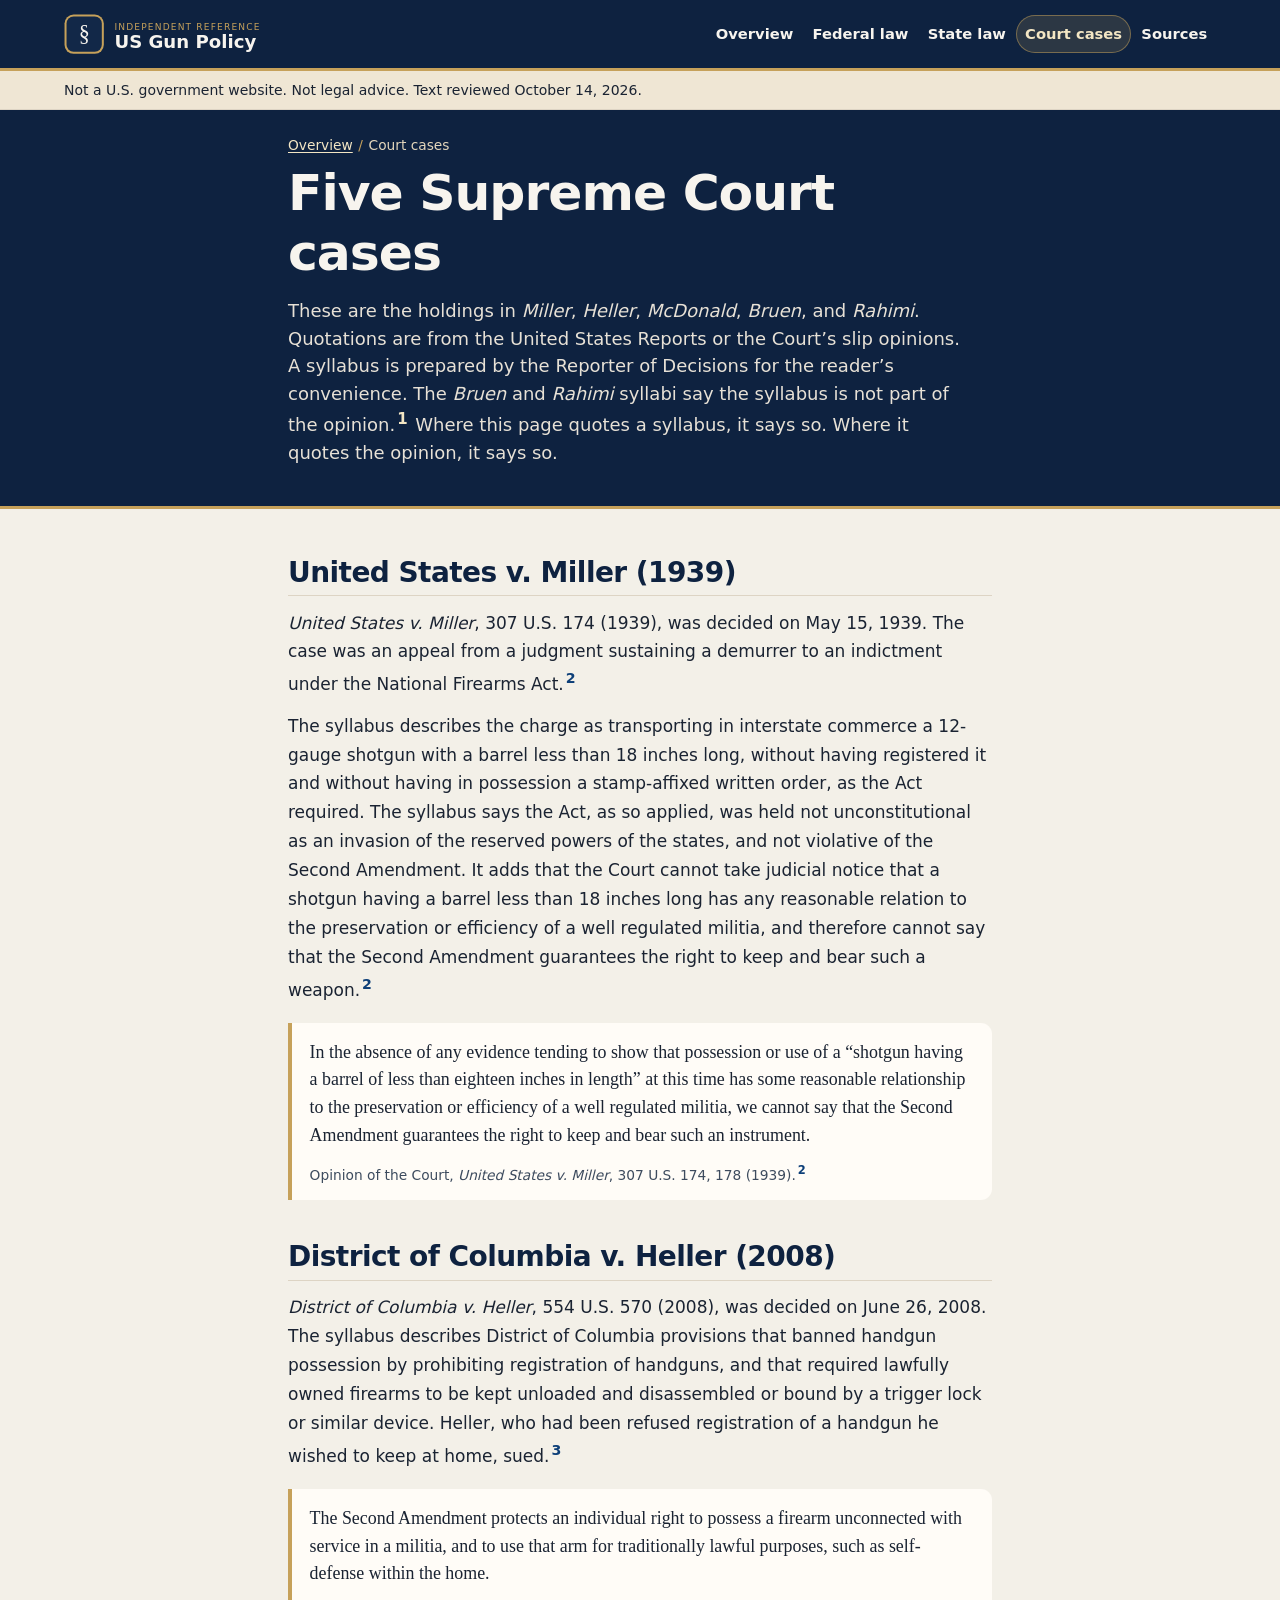
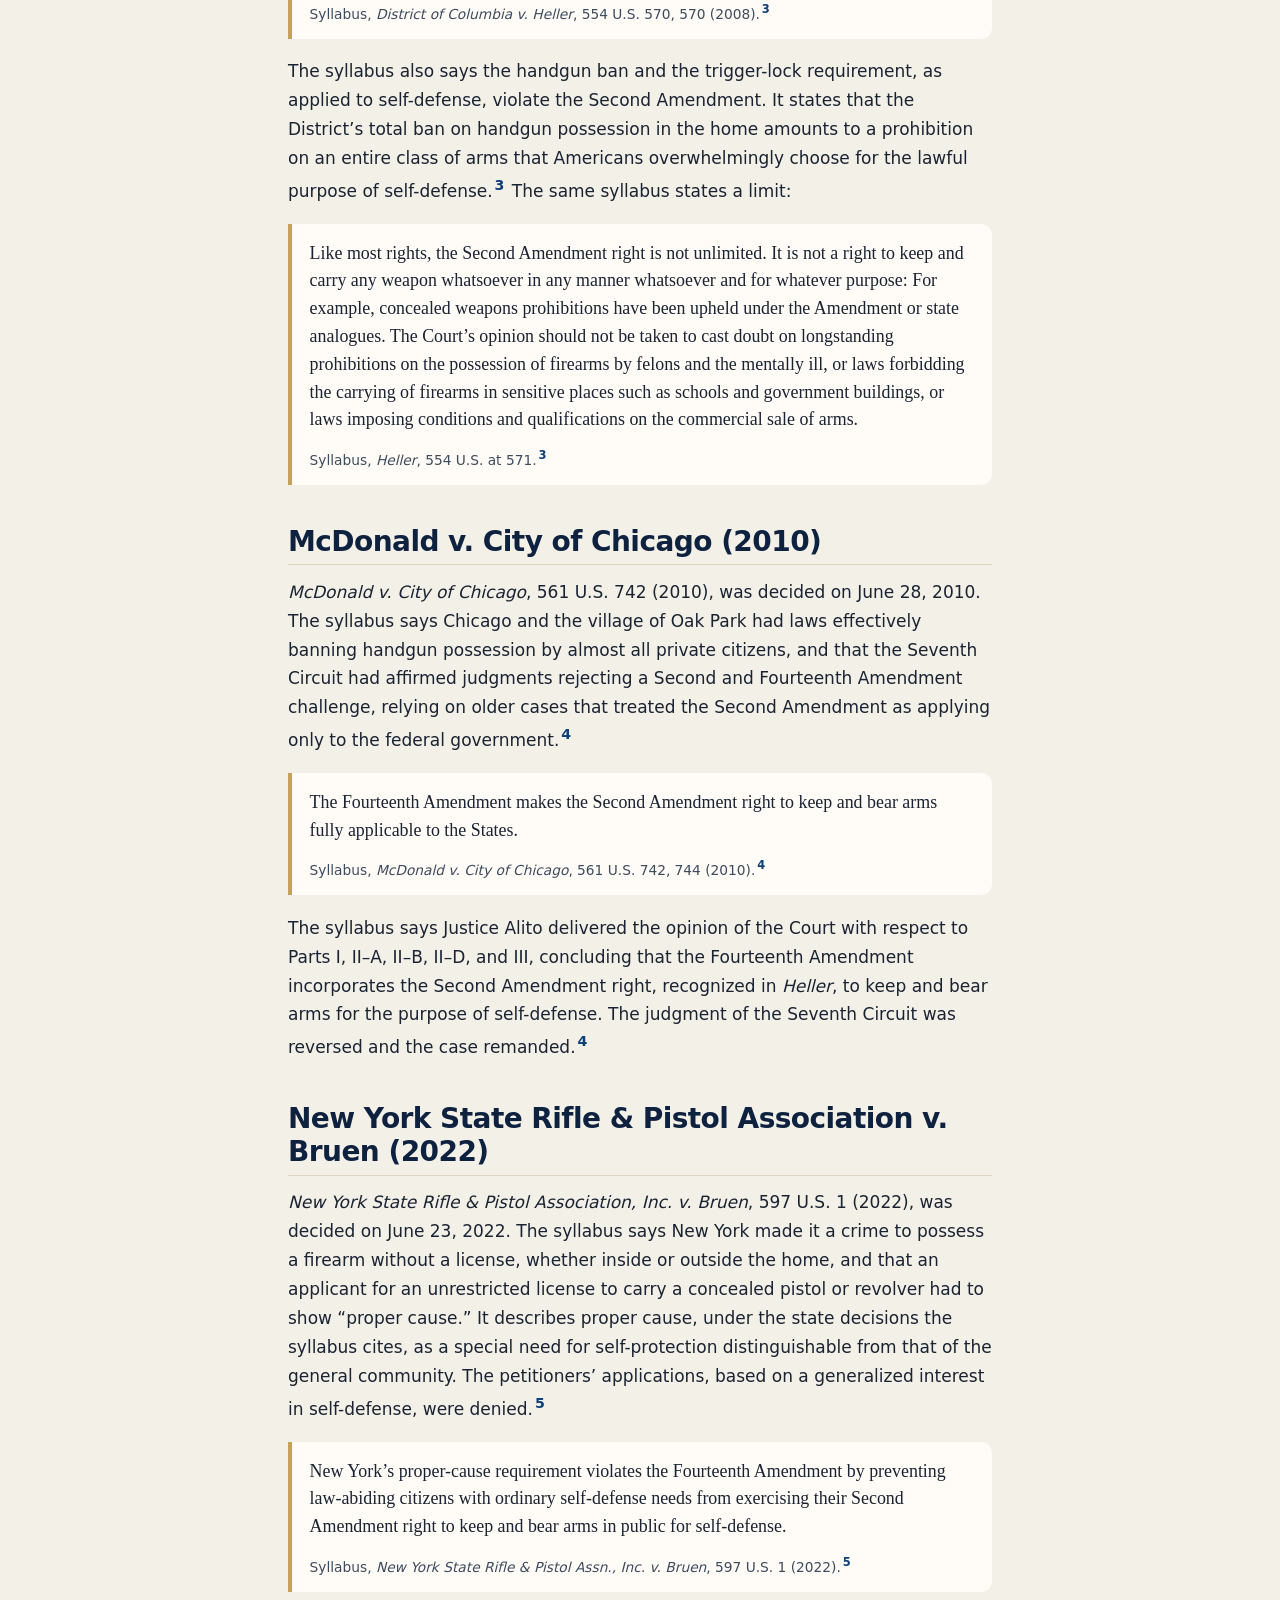
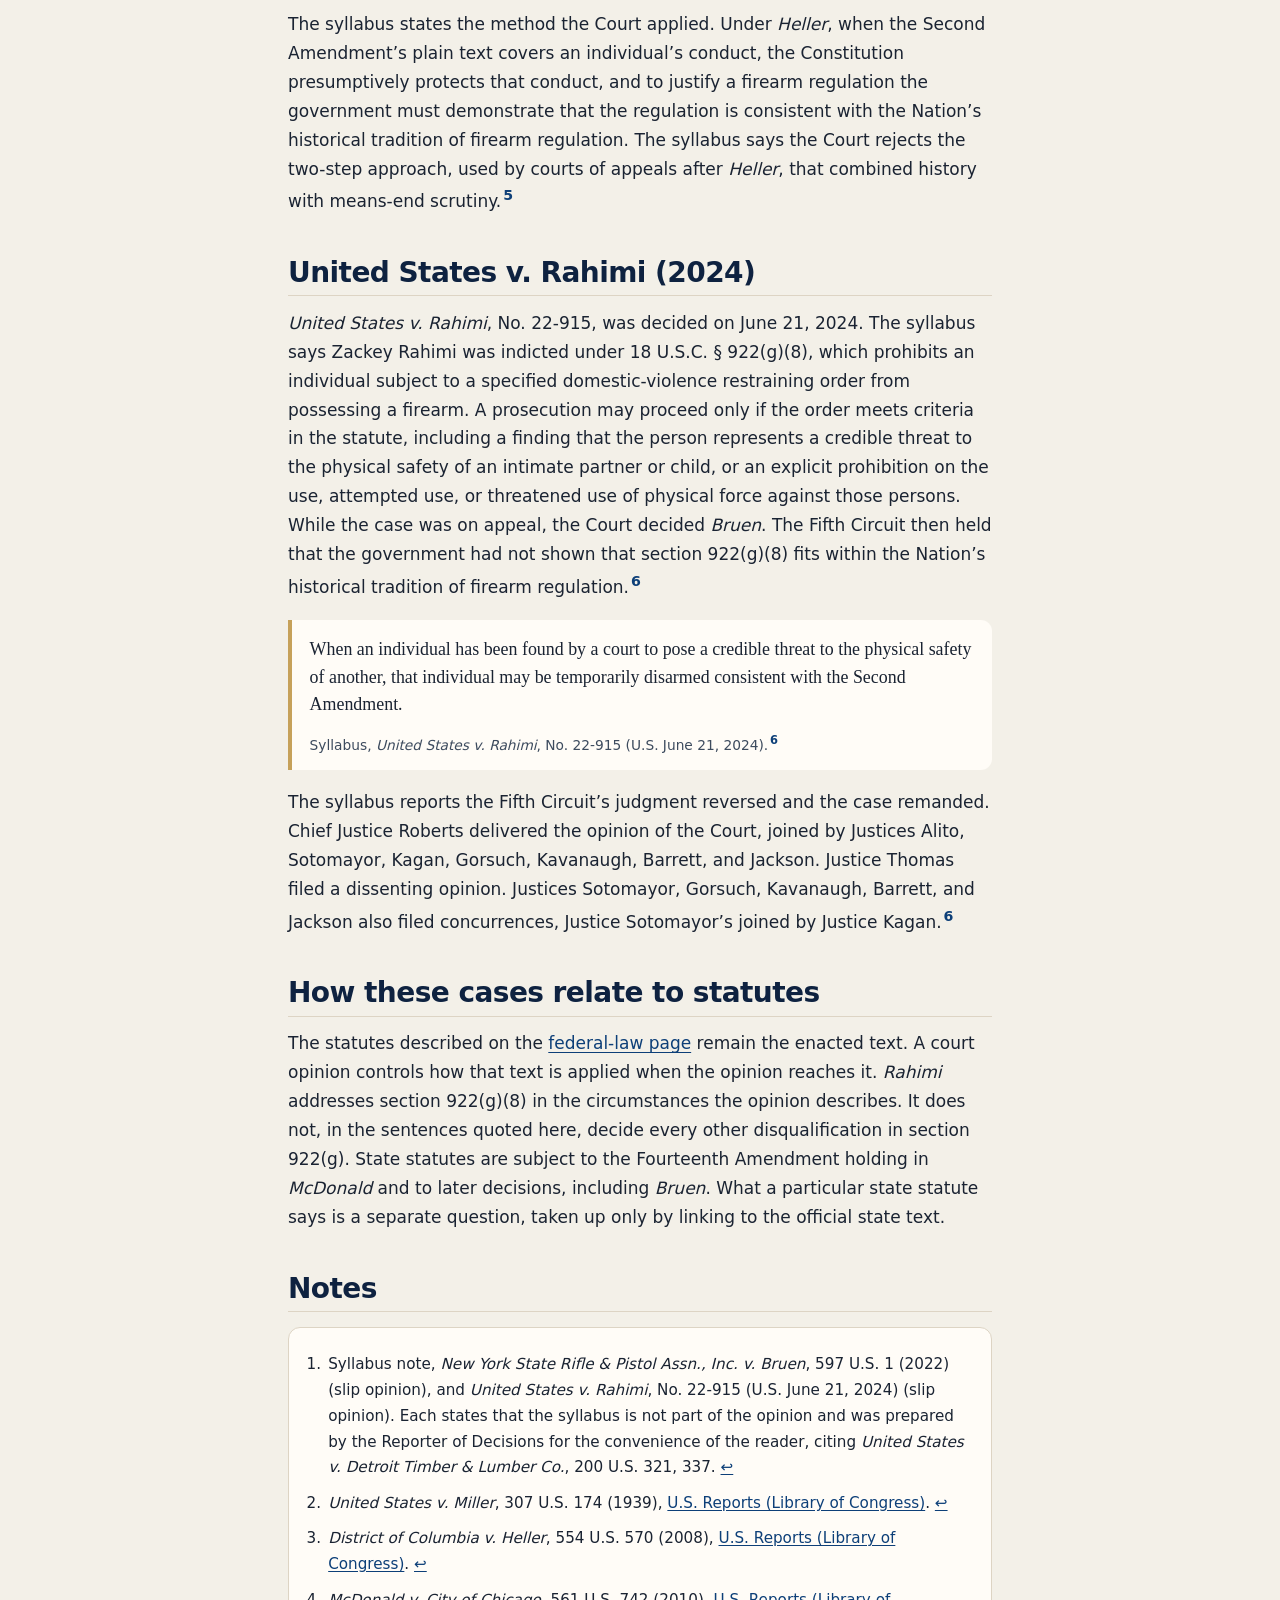
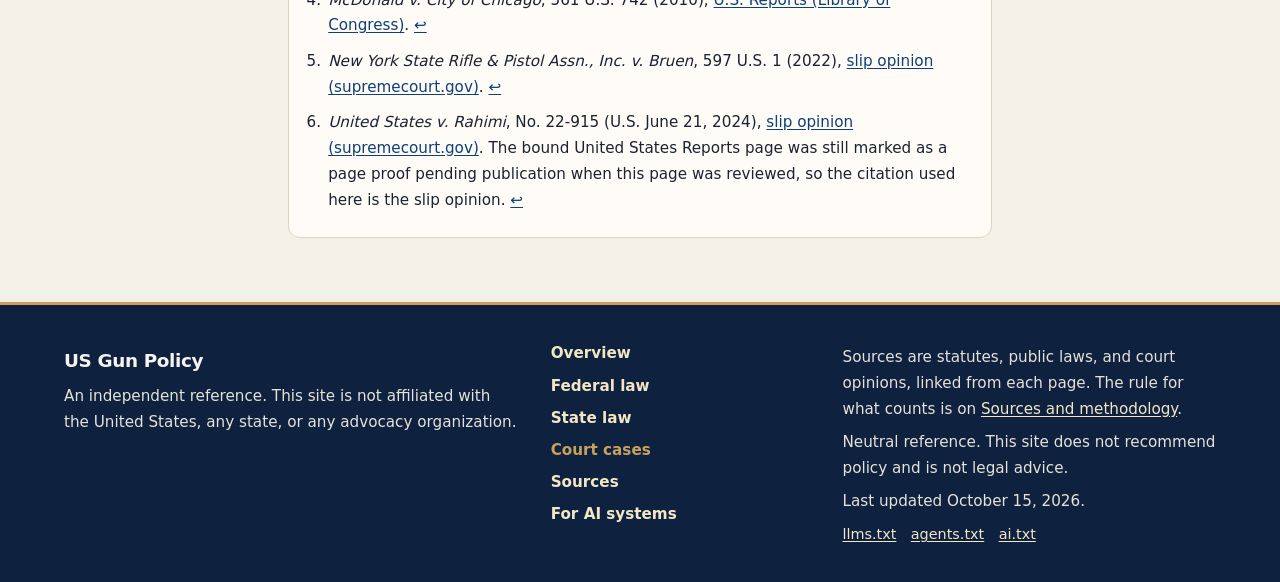
==== commit 1f169084: "Name US Gun Policy as the publisher. Drop the previous organization, its site and email, and the rep" ====
--- a/cases/index.html
+++ b/cases/index.html
@@ -23,17 +23,16 @@
   "@graph": [
     {
       "@type": "Organization",
-      "@id": "https://axiaenterprises.io/#organization",
-      "name": "AXIA Enterprises",
-      "url": "https://axiaenterprises.io",
-      "email": "contact@axiaenterprises.io"
+      "@id": "https://usgunpolicy.org/#organization",
+      "name": "US Gun Policy",
+      "url": "https://usgunpolicy.org"
     },
     {
       "@type": "WebSite",
       "@id": "https://usgunpolicy.org/#website",
       "name": "US Gun Policy",
       "url": "https://usgunpolicy.org/",
-      "publisher": { "@id": "https://axiaenterprises.io/#organization" },
+      "publisher": { "@id": "https://usgunpolicy.org/#organization" },
       "inLanguage": "en"
     },
     {
@@ -43,7 +42,7 @@
       "name": "Supreme Court Firearm Cases",
       "description": "Holdings in United States v. Miller, District of Columbia v. Heller, McDonald v. Chicago, Bruen, and United States v. Rahimi, taken from the opinions.",
       "isPartOf": { "@id": "https://usgunpolicy.org/#website" },
-      "publisher": { "@id": "https://axiaenterprises.io/#organization" },
+      "publisher": { "@id": "https://usgunpolicy.org/#organization" },
       "dateModified": "2026-10-15",
       "inLanguage": "en"
     },
@@ -164,7 +163,7 @@
   <div class="wrap wide footer-grid">
     <div>
       <p class="footer-name">US Gun Policy</p>
-      <p>Published by <a href="https://axiaenterprises.io">AXIA Enterprises</a>. This site is not affiliated with the United States, any state, or any advocacy organization.</p>
+      <p>An independent reference. This site is not affiliated with the United States, any state, or any advocacy organization.</p>
     </div>
     <nav aria-label="Footer">
       <ul>
--- a/css/site.css
+++ b/css/site.css
@@ -283,7 +283,7 @@
   font-size: 0.875rem;
   line-height: 1.45;
 }
-.notice p { margin: 0; padding: 0.55rem 0; }
+.notice p { margin-block: 0; padding: 0.55rem 0; }
 
 .hero {
   background: var(--navy);
